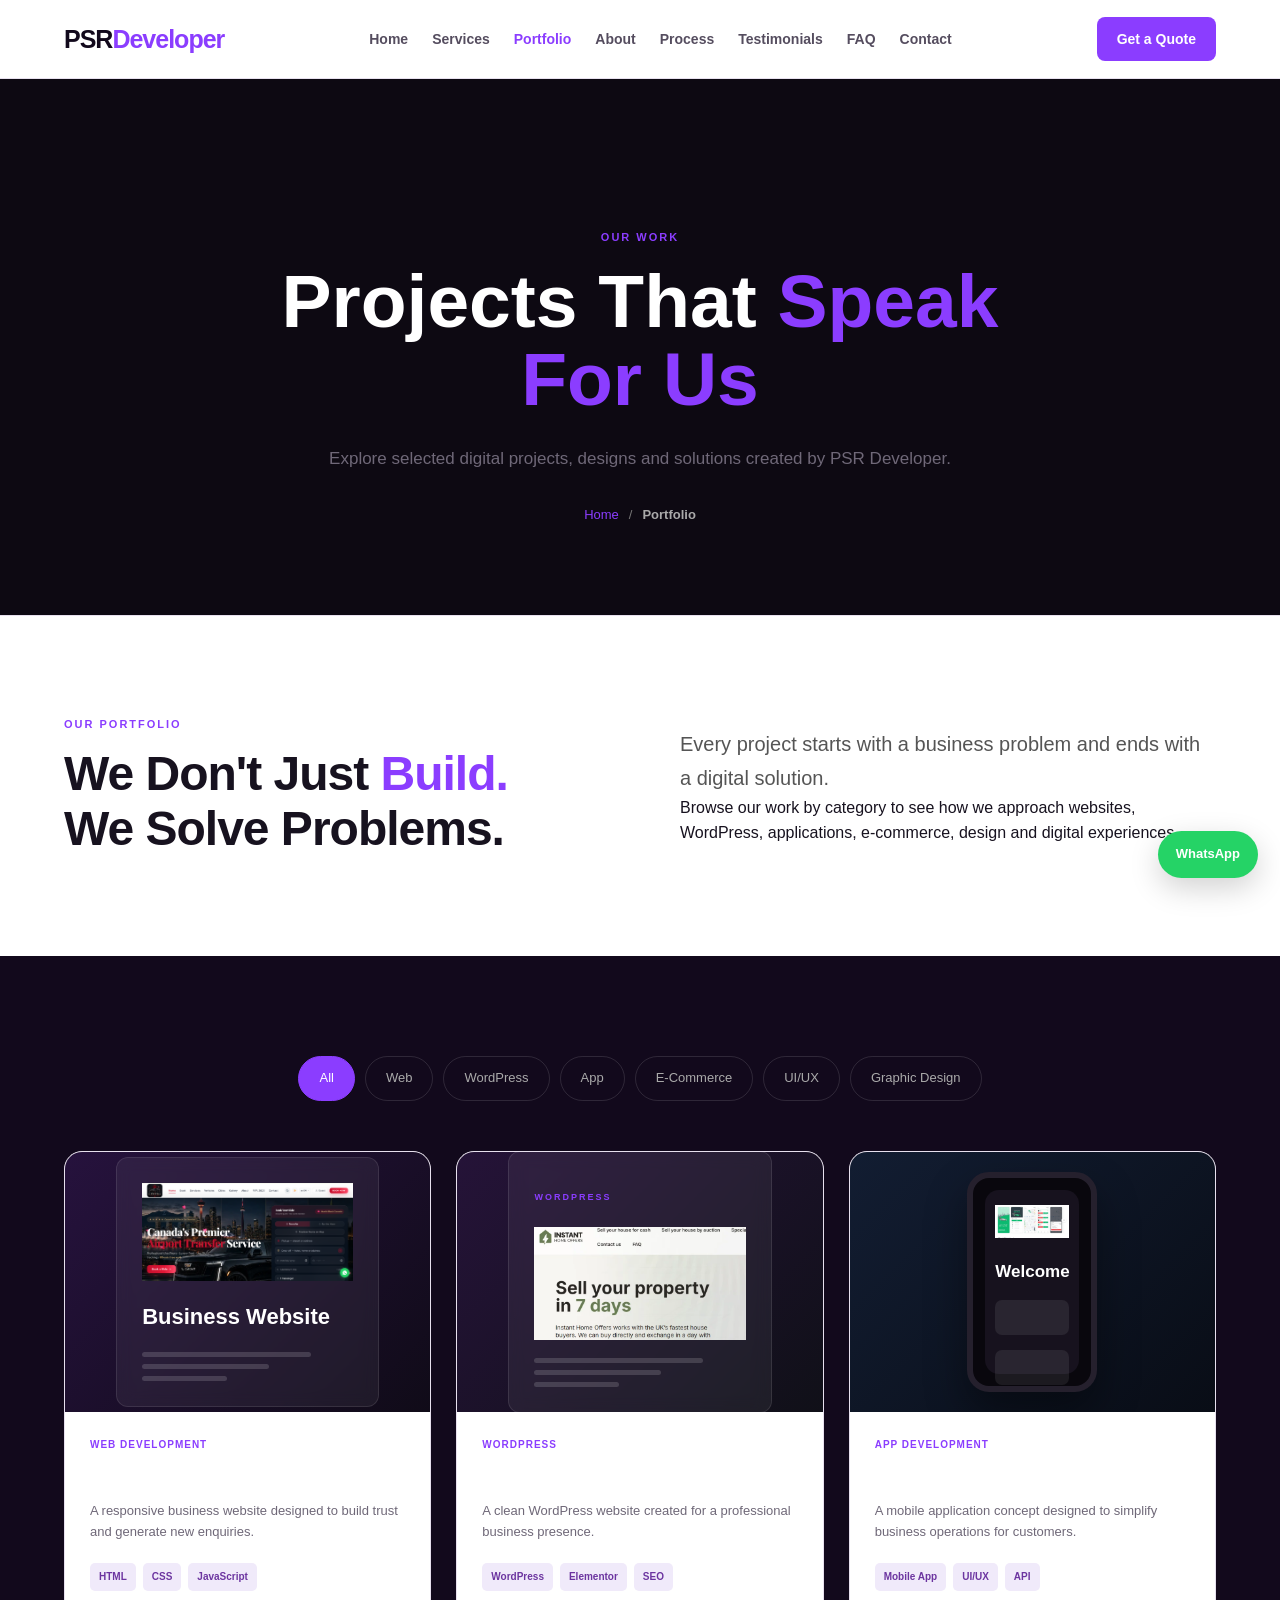
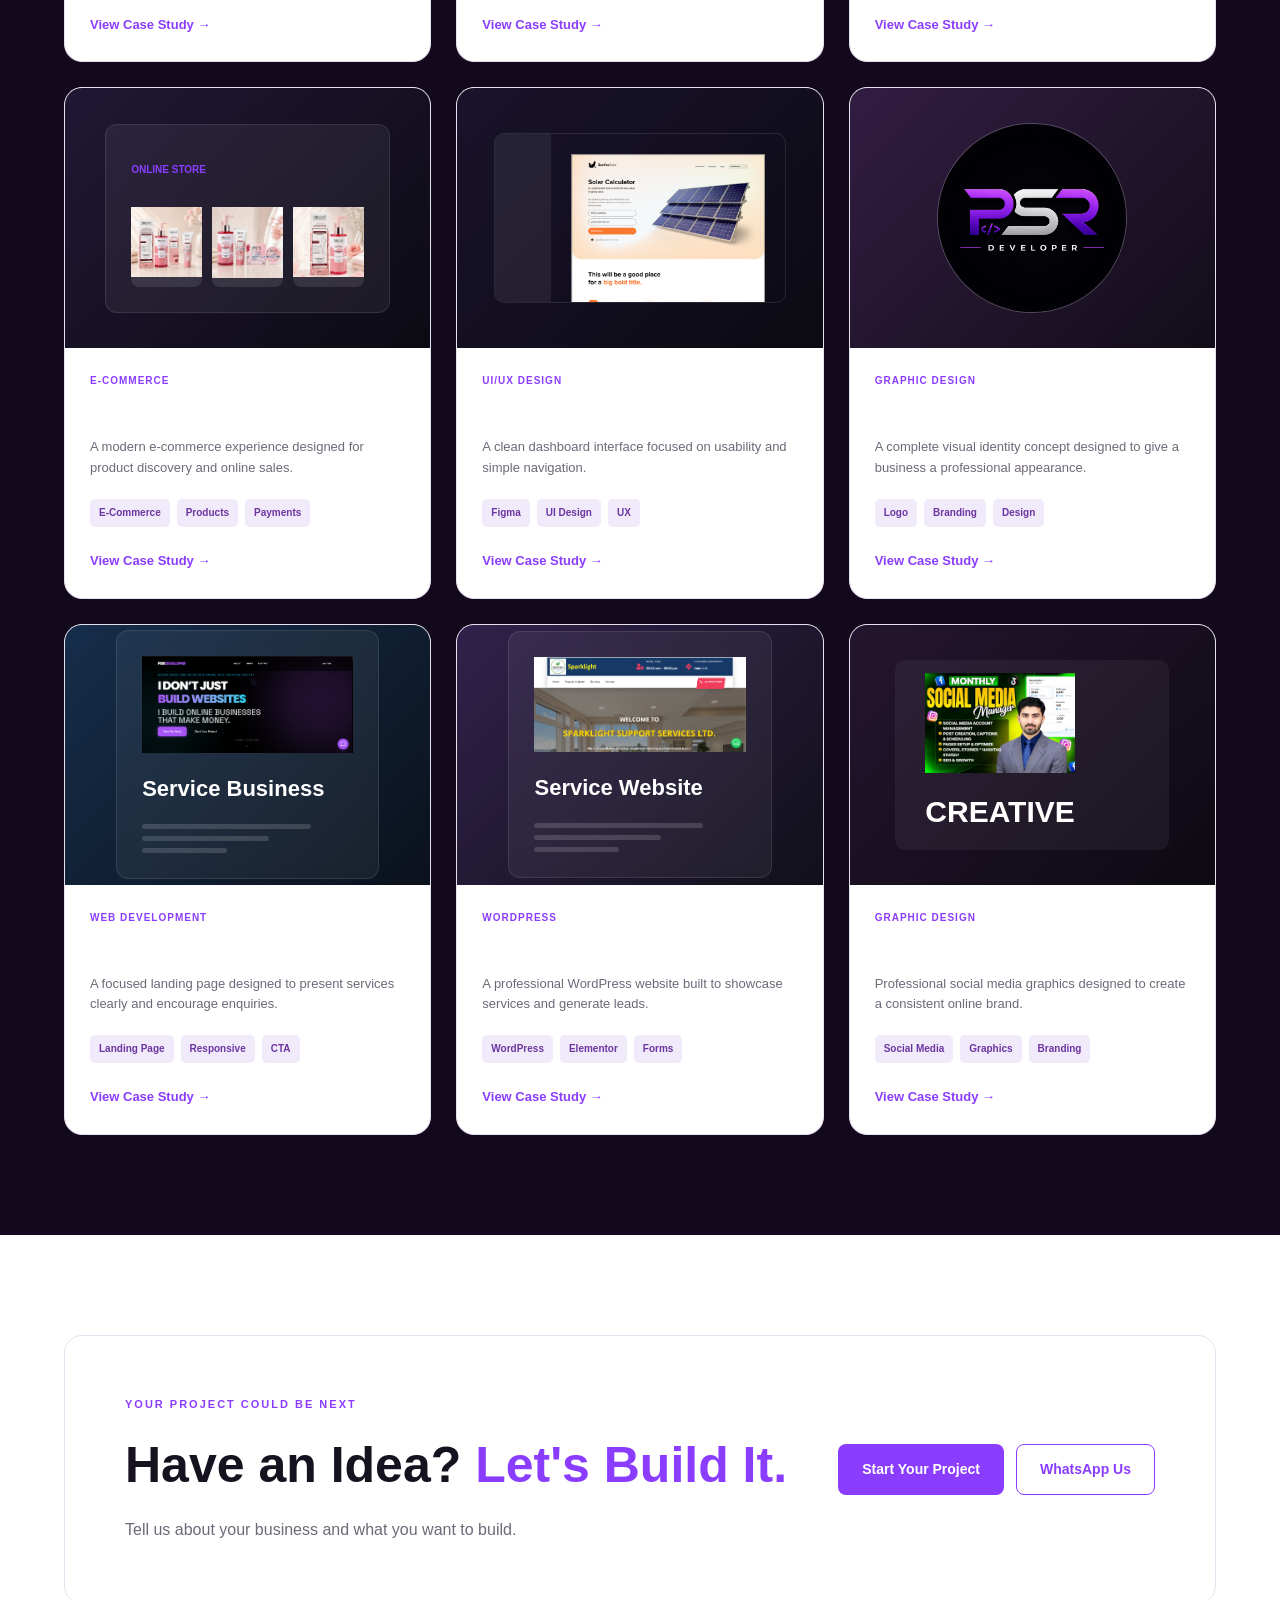
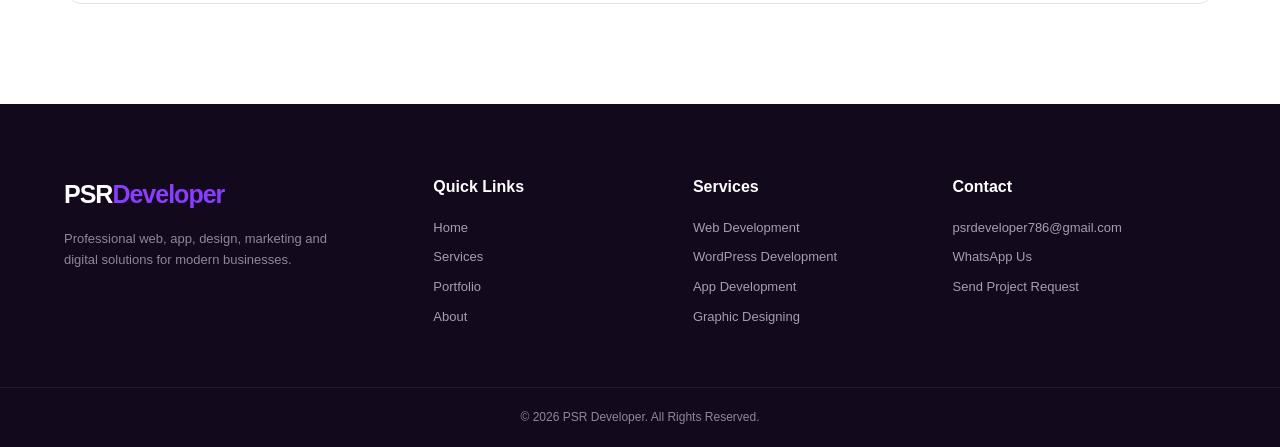
==== portfolio.html @ 07e4fe3c "Initial PSR Developer website" ====
<!DOCTYPE html>
<html lang="en">

<head>

    <meta charset="UTF-8">

    <meta name="viewport"
          content="width=device-width, initial-scale=1.0">

    <meta name="description"
          content="Explore PSR Developer portfolio including websites, WordPress projects, mobile apps, e-commerce, UI/UX and graphic design projects.">

    <meta name="keywords"
          content="PSR Developer portfolio, web development portfolio, WordPress portfolio, app development, graphic design, e-commerce">

    <title>Portfolio | PSR Developer</title>

    <link rel="stylesheet"
          href="css/style.css">

</head>


<body>


<!-- =====================================================
     HEADER
===================================================== -->

<header class="header">

    <div class="container nav-container">

        <a href="index.html"
           class="logo">

            PSR<span>Developer</span>

        </a>


        <nav class="nav"
             id="nav">

            <a href="index.html">
                Home
            </a>

            <a href="services.html">
                Services
            </a>

            <a href="portfolio.html"
               class="active">

                Portfolio

            </a>

            <a href="about.html">
                About
            </a>

            <a href="process.html">
                Process
            </a>

            <a href="testimonials.html">
                Testimonials
            </a>

            <a href="faq.html">
                FAQ
            </a>

            <a href="contact.html">
                Contact
            </a>

        </nav>


        <a href="contact.html"
           class="nav-button">

            Get a Quote

        </a>


        <button class="menu-button"
                id="menuButton">

            ☰

        </button>

    </div>

</header>



<!-- =====================================================
     PAGE HERO
===================================================== -->

<section class="page-hero">

    <div class="container">

        <div class="eyebrow">
            OUR WORK
        </div>


        <h1 style="color: white;">

            Projects That
            <span>Speak For Us</span>

        </h1>


        <p>

            Explore selected digital projects,
            designs and solutions created by
            PSR Developer.

        </p>


        <div class="breadcrumb">

            <a href="index.html">
                Home
            </a>

            <span>/</span>

            <strong>
                Portfolio
            </strong>

        </div>

    </div>

</section>



<!-- =====================================================
     PORTFOLIO INTRO
===================================================== -->

<section class="section">

    <div class="container">


        <div class="two-column">


            <div class="section-heading left">

                <div class="eyebrow">
                    OUR PORTFOLIO
                </div>


                <h2>

                    We Don't Just
                    <span>Build.</span>

                    <br>

                    We Solve Problems.

                </h2>

            </div>


            <div>

                <p class="large-text">

                    Every project starts with a business
                    problem and ends with a digital solution.

                </p>


                <p>

                    Browse our work by category to see
                    how we approach websites, WordPress,
                    applications, e-commerce, design and
                    digital experiences.

                </p>

            </div>

        </div>

    </div>

</section>



<!-- =====================================================
     PORTFOLIO
===================================================== -->

<section class="section section-dark">

    <div class="container">


        <!-- FILTER BUTTONS -->

        <div class="portfolio-filters">

            <button class="filter-btn active"
                    data-filter="all">

                All

            </button>


            <button class="filter-btn"
                    data-filter="web">

                Web

            </button>


            <button class="filter-btn"
                    data-filter="wordpress">

                WordPress

            </button>


            <button class="filter-btn"
                    data-filter="app">

                App

            </button>


            <button class="filter-btn"
                    data-filter="ecommerce">

                E-Commerce

            </button>


            <button class="filter-btn"
                    data-filter="uiux">

                UI/UX

            </button>


            <button class="filter-btn"
                    data-filter="graphic">

                Graphic Design

            </button>

        </div>



        <!-- PROJECT GRID -->

        <div class="portfolio-grid portfolio-page-grid">


            <!-- =================================================
                 PROJECT 01
            ================================================== -->

            <article class="portfolio-card project-card"
                     data-category="web">


                <div class="portfolio-image project-web">

                    <div class="project-preview">

                        <span class="preview-label">
                            <img src="assets/images/business.png" alt="">
                        </span>


                        <h3>
                            Business Website
                        </h3>


                        <div class="preview-lines">

                            <span></span>
                            <span></span>
                            <span></span>

                        </div>

                    </div>

                </div>


                <div class="portfolio-info">

                    <div class="portfolio-category">
                        WEB DEVELOPMENT
                    </div>


                    <h3>
                        Modern Business Website
                    </h3>


                    <p>

                        A responsive business website
                        designed to build trust and
                        generate new enquiries.

                    </p>


                    <div class="project-tags">

                        <span>HTML</span>
                        <span>CSS</span>
                        <span>JavaScript</span>

                    </div>


                    <a href="https://northblackcanada.com/"
                       class="case-study-link">

                        View Case Study →

                    </a>

                </div>

            </article>



            <!-- =================================================
                 PROJECT 02
            ================================================== -->

            <article class="portfolio-card project-card"
                     data-category="wordpress">


                <div class="portfolio-image project-wordpress">

                    <div class="project-preview">

                        <span class="preview-label">
                            WORDPRESS
                        </span>


                        <h3>
                            <img src="assets/images/wordbusiness.png" alt="">
                        </h3>


                        <div class="preview-lines">

                            <span></span>
                            <span></span>
                            <span></span>

                        </div>

                    </div>

                </div>


                <div class="portfolio-info">

                    <div class="portfolio-category">
                        WORDPRESS
                    </div>


                    <h3>
                        Professional Company Website
                    </h3>


                    <p>

                        A clean WordPress website
                        created for a professional
                        business presence.

                    </p>


                    <div class="project-tags">

                        <span>WordPress</span>
                        <span>Elementor</span>
                        <span>SEO</span>

                    </div>


                    <a href="https://instanthomeoffers.co.uk/"
                       class="case-study-link">

                        View Case Study →

                    </a>

                </div>

            </article>



            <!-- =================================================
                 PROJECT 03
            ================================================== -->

            <article class="portfolio-card project-card"
                     data-category="app">


                <div class="portfolio-image project-app">

                    <div class="phone-preview">

                        <div class="phone-screen">

                            <small>
                                <img src="assets/images/appdevelopment.png" alt="">
                            </small>


                            <strong>
                                Welcome
                            </strong>


                            <div class="app-box"></div>

                            <div class="app-box"></div>

                        </div>

                    </div>

                </div>


                <div class="portfolio-info">

                    <div class="portfolio-category">
                        APP DEVELOPMENT
                    </div>


                    <h3>
                        Business Mobile App
                    </h3>


                    <p>

                        A mobile application concept
                        designed to simplify business
                        operations for customers.

                    </p>


                    <div class="project-tags">

                        <span>Mobile App</span>
                        <span>UI/UX</span>
                        <span>API</span>

                    </div>


                    <a href="https://play.google.com/store/apps/details?id=com.kibrann.goride.nontaxidriverapp"
                       class="case-study-link">

                        View Case Study →

                    </a>

                </div>

            </article>



            <!-- =================================================
                 PROJECT 04
            ================================================== -->

            <article class="portfolio-card project-card"
                     data-category="ecommerce">


                <div class="portfolio-image project-ecommerce">

                    <div class="store-preview">

                        <span>
                            ONLINE STORE
                        </span>


                        <div class="product-row">

                            <div> <img src="assets/images/imgwp1.png" alt=""> </div>
                            <div> <img src="assets/images/imgwp2.png" alt=""> </div>
                            <div> <img src="assets/images/imgwp3.png" alt=""> </div>

                        </div>

                    </div>

                </div>


                <div class="portfolio-info">

                    <div class="portfolio-category">
                        E-COMMERCE
                    </div>


                    <h3>
                        Online Shopping Store
                    </h3>


                    <p>

                        A modern e-commerce experience
                        designed for product discovery
                        and online sales.

                    </p>


                    <div class="project-tags">

                        <span>E-Commerce</span>
                        <span>Products</span>
                        <span>Payments</span>

                    </div>


                    <a href="#"
                       class="case-study-link">

                        View Case Study →

                    </a>

                </div>

            </article>



            <!-- =================================================
                 PROJECT 05
            ================================================== -->

            <article class="portfolio-card project-card"
                     data-category="uiux">


                <div class="portfolio-image project-uiux">

                    <div class="ui-preview">

                        <div class="ui-sidebar"></div>


                        <div class="ui-main">

                            <img src="assets/images/figma.png" alt="">

                        </div>

                    </div>

                </div>


                <div class="portfolio-info">

                    <div class="portfolio-category">
                        UI/UX DESIGN
                    </div>


                    <h3>
                        Dashboard UI Design
                    </h3>


                    <p>

                        A clean dashboard interface
                        focused on usability and
                        simple navigation.

                    </p>


                    <div class="project-tags">

                        <span>Figma</span>
                        <span>UI Design</span>
                        <span>UX</span>

                    </div>


                    <a href="https://www.figma.com/design/lv2cSn31u2CkvpZlw7uoor/Sunfox-Solar?node-id=0-1&p=f"
                       class="case-study-link">

                        View Case Study →

                    </a>

                </div>

            </article>



            <!-- =================================================
                 PROJECT 06
            ================================================== -->

            <article class="portfolio-card project-card"
                     data-category="graphic">


                <div class="portfolio-image project-graphic">

                    <div class="graphic-preview">

                      <img src="assets/images/logo.png" alt="" style="border-radius: 100%;">

                    </div>

                </div>


                <div class="portfolio-info">

                    <div class="portfolio-category">
                        GRAPHIC DESIGN
                    </div>


                    <h3>
                        Brand Identity Design
                    </h3>


                    <p>

                        A complete visual identity concept
                        designed to give a business a
                        professional appearance.

                    </p>


                    <div class="project-tags">

                        <span>Logo</span>
                        <span>Branding</span>
                        <span>Design</span>

                    </div>


                    <a href="#"
                       class="case-study-link">

                        View Case Study →

                    </a>

                </div>

            </article>



            <!-- =================================================
                 PROJECT 07
            ================================================== -->

            <article class="portfolio-card project-card"
                     data-category="web">


                <div class="portfolio-image project-web-two">

                    <div class="project-preview">

                        <span class="preview-label">
                          <img src="assets/images/lndingpage.png" alt="">
                        </span>


                        <h3>
                            Service Business
                        </h3>


                        <div class="preview-lines">

                            <span></span>
                            <span></span>
                            <span></span>

                        </div>

                    </div>

                </div>


                <div class="portfolio-info">

                    <div class="portfolio-category">
                        WEB DEVELOPMENT
                    </div>


                    <h3>
                        High-Converting Landing Page
                    </h3>


                    <p>

                        A focused landing page designed
                        to present services clearly and
                        encourage enquiries.

                    </p>


                    <div class="project-tags">

                        <span>Landing Page</span>
                        <span>Responsive</span>
                        <span>CTA</span>

                    </div>


                    <a href="https://psr-developer.vercel.app/"
                       class="case-study-link">

                        View Case Study →

                    </a>

                </div>

            </article>



            <!-- =================================================
                 PROJECT 08
            ================================================== -->

            <article class="portfolio-card project-card"
                     data-category="wordpress">


                <div class="portfolio-image project-wordpress-two">

                    <div class="project-preview">

                        <span class="preview-label">
                           <img src="assets/images/cleanig.png" alt="">
                        </span>


                        <h3>
                            Service Website
                        </h3>


                        <div class="preview-lines">

                            <span></span>
                            <span></span>
                            <span></span>

                        </div>

                    </div>

                </div>


                <div class="portfolio-info">

                    <div class="portfolio-category">
                        WORDPRESS
                    </div>


                    <h3>
                        Service Provider Website
                    </h3>


                    <p>

                        A professional WordPress website
                        built to showcase services and
                        generate leads.

                    </p>


                    <div class="project-tags">

                        <span>WordPress</span>
                        <span>Elementor</span>
                        <span>Forms</span>

                    </div>


                    <a href="https://sparklightsupport.co.uk/"
                       class="case-study-link">

                        View Case Study →

                    </a>

                </div>

            </article>



            <!-- =================================================
                 PROJECT 09
            ================================================== -->

            <article class="portfolio-card project-card"
                     data-category="graphic">


                <div class="portfolio-image project-graphic-two">

                    <div class="social-preview">
                        

                        <span>
                           <img src="assets/images/file.png" alt="" style="height: 100px;text-align: center;"> 
                        </span>


                        <strong>
                           
                            CREATIVE
                        </strong>

                    </div>

                </div>


                <div class="portfolio-info">

                    <div class="portfolio-category">
                        GRAPHIC DESIGN
                    </div>


                    <h3>
                        Social Media Creative Set
                    </h3>


                    <p>

                        Professional social media
                        graphics designed to create
                        a consistent online brand.

                    </p>


                    <div class="project-tags">

                        <span>Social Media</span>
                        <span>Graphics</span>
                        <span>Branding</span>

                    </div>


                    <a href="https://www.facebook.com/PSRDeveloper"
                       class="case-study-link">

                        View Case Study →

                    </a>

                </div>

            </article>


        </div>


        <!-- NO RESULTS -->

        <div class="portfolio-no-results"
             id="noResults">

            No projects found in this category.

        </div>

    </div>

</section>



<!-- =====================================================
     PROJECT CTA
===================================================== -->

<section class="section">

    <div class="container">


        <div class="portfolio-cta">


            <div>

                <div class="eyebrow">
                    YOUR PROJECT COULD BE NEXT
                </div>


                <h2>

                    Have an Idea?
                    <span>Let's Build It.</span>

                </h2>


                <p>

                    Tell us about your business and
                    what you want to build.

                </p>

            </div>


            <div class="portfolio-cta-buttons">

                <a href="contact.html"
                   class="btn btn-primary">

                    Start Your Project

                </a>


                <a href="https://wa.me/923337044053"
                   target="_blank"
                   class="btn btn-outline">

                    WhatsApp Us

                </a>

            </div>

        </div>

    </div>

</section>



<!-- =====================================================
     FOOTER
===================================================== -->

<footer class="footer">

    <div class="container footer-grid">


        <div>

            <a href="index.html"
               class="logo">

                PSR<span>Developer</span>

            </a>


            <p>

                Professional web, app, design,
                marketing and digital solutions
                for modern businesses.

            </p>

        </div>



        <div>

            <h4>
                Quick Links
            </h4>

            <a href="index.html">
                Home
            </a>

            <a href="services.html">
                Services
            </a>

            <a href="portfolio.html">
                Portfolio
            </a>

            <a href="about.html">
                About
            </a>

        </div>



        <div>

            <h4>
                Services
            </h4>

            <a href="services.html">
                Web Development
            </a>

            <a href="services.html">
                WordPress Development
            </a>

            <a href="services.html">
                App Development
            </a>

            <a href="services.html">
                Graphic Designing
            </a>

        </div>



        <div>

            <h4>
                Contact
            </h4>

            <a href="mailto:psrdeveloper786@gmail.com">
                psrdeveloper786@gmail.com
            </a>

            <a href="https://wa.me/923337044053"
               target="_blank">

                WhatsApp Us

            </a>

            <a href="contact.html">
                Send Project Request
            </a>

        </div>

    </div>


    <div class="footer-bottom">

        <div class="container">

            <p>

                © <span id="year"></span>
                PSR Developer.
                All Rights Reserved.

            </p>

        </div>

    </div>

</footer>



<!-- =====================================================
     WHATSAPP
===================================================== -->

<a href="https://wa.me/923337044053"
   target="_blank"
   class="whatsapp-button">

    WhatsApp

</a>



<script src="js/main.js"></script>

</body>

</html>
---- css/style.css ----
/* =====================================================
   PSR DEVELOPER
   PROFESSIONAL AGENCY WEBSITE
===================================================== */


/* ================= RESET ================= */

* {
    margin: 0;
    padding: 0;
    box-sizing: border-box;
}

html {
    scroll-behavior: smooth;
}

body {
    font-family:
        Arial,
        Helvetica,
        sans-serif;

    background: #ffffff;
    color: #17121f;
    line-height: 1.6;
}

img {
    max-width: 100%;
    display: block;
}

a {
    text-decoration: none;
    color: inherit;
}

button,
input,
textarea,
select {
    font: inherit;
}


/* ================= VARIABLES ================= */

:root {

    --primary: #8b3dff;
    --primary-dark: #6d28d9;
    --primary-light: #a855f7;

    --dark: #12091c;
    --dark-2: #1b1027;

    --text: #17121f;
    --muted: #6f6878;

    --light: #f8f6fb;

    --border: #e7e0ee;

    --white: #ffffff;

    --shadow:
        0 20px 50px rgba(43, 20, 67, 0.10);

    --radius: 18px;
}


/* ================= CONTAINER ================= */

.container {
    width: min(1180px, 90%);
    margin: auto;
}


/* ================= HEADER ================= */

.header {
    position: sticky;
    top: 0;
    z-index: 999;

    background: rgba(255, 255, 255, 0.96);

    border-bottom:
        1px solid var(--border);

    backdrop-filter: blur(15px);
}

.nav-container {

    min-height: 78px;

    display: flex;

    align-items: center;

    justify-content: space-between;

    gap: 25px;
}


/* ================= LOGO ================= */

.logo {

    font-size: 25px;

    font-weight: 800;

    letter-spacing: -1px;

    color: var(--dark);
}

.logo span {
    color: var(--primary);
}


/* ================= NAV ================= */

.nav {

    display: flex;

    align-items: center;

    gap: 24px;
}

.nav a {

    color: #554d5f;

    font-size: 14px;

    font-weight: 600;

    transition: 0.3s;
}

.nav a:hover,
.nav a.active {
    color: var(--primary);
}


/* ================= NAV BUTTON ================= */

.nav-button {

    background: var(--primary);

    color: white;

    padding: 11px 20px;

    border-radius: 8px;

    font-size: 14px;

    font-weight: 700;

    transition: 0.3s;
}

.nav-button:hover {
    background: var(--primary-dark);

    transform: translateY(-2px);
}


/* ================= MOBILE MENU ================= */

.menu-button {

    display: none;

    border: none;

    background: transparent;

    font-size: 28px;

    cursor: pointer;

    color: var(--dark);
}


/* ================= HERO ================= */

.hero {

    padding:
        100px 0
        90px;

    overflow: hidden;

    background:
        radial-gradient(
            circle at 80% 20%,
            rgba(139, 61, 255, 0.12),
            transparent 35%
        );
}

.hero-grid {

    display: grid;

    grid-template-columns:
        1.05fr
        0.95fr;

    align-items: center;

    gap: 70px;
}


/* ================= HERO CONTENT ================= */

.hero-badge {

    display: inline-flex;

    align-items: center;

    gap: 8px;

    padding: 8px 13px;

    background: #f2eaff;

    color: var(--primary-dark);

    border-radius: 50px;

    font-size: 12px;

    font-weight: 700;

    margin-bottom: 20px;
}

.hero-badge span {

    width: 7px;

    height: 7px;

    background: #22c55e;

    border-radius: 50%;
}


.hero h1 {

    max-width: 700px;

    font-size:
        clamp(42px, 5vw, 68px);

    line-height: 1.08;

    letter-spacing: -2px;

    margin-bottom: 25px;
}

.hero h1 span {
    color: var(--primary);
}


.hero-content > p {

    max-width: 650px;

    color: var(--muted);

    font-size: 17px;

    margin-bottom: 30px;
}


/* ================= BUTTONS ================= */

.hero-buttons {

    display: flex;

    flex-wrap: wrap;

    gap: 14px;

    margin-bottom: 45px;
}

.btn {

    display: inline-flex;

    align-items: center;

    justify-content: center;

    padding: 13px 23px;

    border-radius: 8px;

    font-size: 14px;

    font-weight: 700;

    transition: 0.3s;

    border: 1px solid transparent;
}

.btn-primary {

    background: var(--primary);

    color: white;
}

.btn-primary:hover {

    background: var(--primary-dark);

    transform: translateY(-3px);

    box-shadow:
        0 12px 25px
        rgba(139, 61, 255, 0.25);
}

.btn-outline {

    border-color: var(--primary);

    color: var(--primary);

    background: transparent;
}

.btn-outline:hover {

    background: var(--primary);

    color: white;

    transform: translateY(-3px);
}

.btn-white {

    background: white;

    color: var(--primary);
}

.btn-white:hover {

    transform: translateY(-3px);

    box-shadow:
        0 12px 25px
        rgba(0, 0, 0, 0.15);
}


/* ================= HERO TRUST ================= */

.hero-trust {

    display: flex;

    gap: 40px;
}

.hero-trust div {

    display: flex;

    flex-direction: column;
}

.hero-trust strong {

    font-size: 25px;

    color: var(--dark);
}

.hero-trust span {

    color: var(--muted);

    font-size: 12px;
}


/* ================= HERO VISUAL ================= */

.hero-visual {

    position: relative;

    min-height: 500px;

    display: flex;

    justify-content: center;

    align-items: center;
}

.visual-card {

    width: 430px;

    min-height: 410px;

    background: var(--dark);

    border-radius: 20px;

    overflow: hidden;

    box-shadow:
        0 30px 70px
        rgba(50, 20, 75, 0.25);

    transform:
        rotate(2deg);
}


/* ================= VISUAL TOP ================= */

.visual-top {

    height: 55px;

    border-bottom:
        1px solid
        rgba(255,255,255,0.08);

    display: flex;

    align-items: center;

    justify-content: space-between;

    padding: 0 20px;
}

.dots {

    display: flex;

    gap: 6px;
}

.dots span {

    width: 9px;

    height: 9px;

    border-radius: 50%;

    background: #8b3dff;
}

.visual-title {

    color: #aaa;

    font-size: 12px;
}


/* ================= VISUAL CONTENT ================= */

.visual-content {

    padding: 55px 40px;
}

.mini-label {

    color: #a855f7;

    font-size: 11px;

    font-weight: 700;

    letter-spacing: 2px;

    margin-bottom: 20px;
}

.visual-content h3 {

    color: white;

    font-size: 38px;

    line-height: 1.1;

    margin-bottom: 35px;
}

.visual-lines {

    display: flex;

    flex-direction: column;

    gap: 15px;

    margin-bottom: 35px;
}

.visual-lines div {

    display: flex;

    gap: 10px;
}

.visual-lines span {

    height: 8px;

    border-radius: 10px;

    background: #352244;
}

.visual-lines span:first-child {
    width: 70%;
}

.visual-lines span:last-child {
    width: 25%;
}

.visual-button {

    display: inline-block;

    background: #8b3dff;

    color: white;

    padding: 11px 18px;

    border-radius: 7px;

    font-size: 12px;

    font-weight: 700;
}


/* ================= FLOATING CARDS ================= */

.floating-card {

    position: absolute;

    background: white;

    box-shadow: var(--shadow);

    border: 1px solid var(--border);

    padding: 14px 18px;

    border-radius: 12px;

    display: flex;

    flex-direction: column;
}

.floating-card strong {
    color: var(--primary);
}

.floating-card span {

    color: var(--muted);

    font-size: 11px;
}

.card-one {

    left: 0;

    bottom: 60px;
}

.card-two {

    right: 0;

    top: 70px;
}


/* ================= TRUST SECTION ================= */

.trust-section {

    padding: 28px 0;

    background: var(--dark);

    color: white;
}

.trust-section p {

    text-align: center;

    color: #a79dae;

    font-size: 10px;

    letter-spacing: 2px;

    margin-bottom: 18px;
}

.trust-items {

    display: flex;

    justify-content: center;

    flex-wrap: wrap;

    gap: 45px;
}

.trust-items span {

    color: #d7d0dc;

    font-size: 13px;

    font-weight: 700;
}


/* ================= SECTION ================= */

.section {

    padding: 100px 0;
}

.section-dark {

    background: var(--dark);

    color: white;
}


/* ================= SECTION HEADING ================= */

.section-heading {

    max-width: 700px;

    margin-bottom: 55px;
}

.section-heading.center {

    margin-left: auto;

    margin-right: auto;

    text-align: center;
}

.section-heading.left {
    margin-bottom: 0;
}

.eyebrow {

    color: var(--primary);

    font-size: 11px;

    font-weight: 800;

    letter-spacing: 2px;

    margin-bottom: 12px;
}

.section-heading h2 {

    font-size:
        clamp(32px, 4vw, 48px);

    line-height: 1.15;

    letter-spacing: -1px;
}

.section-heading h2 span {
    color: var(--primary);
}

.section-heading p {

    color: var(--muted);

    margin-top: 15px;
}


/* ================= TWO COLUMN ================= */

.two-column {

    display: grid;

    grid-template-columns:
        1fr
        1fr;

    gap: 80px;

    align-items: center;
}

.about-preview-text {

    color: var(--muted);

    font-size: 16px;
}

.about-preview-text p {

    margin-bottom: 17px;
}

.text-link {

    display: inline-block;

    margin-top: 10px;

    color: var(--primary);

    font-weight: 700;

    font-size: 14px;
}


/* ================= SERVICES ================= */

.service-grid {

    display: grid;

    grid-template-columns:
        repeat(3, 1fr);

    gap: 20px;
}

.service-card {

    position: relative;

    padding: 30px;

    border:
        1px solid
        rgba(255,255,255,0.08);

    border-radius: var(--radius);

    background: rgba(255,255,255,0.025);

    transition: 0.35s;
}

.service-card:hover {

    transform:
        translateY(-8px);

    border-color:
        rgba(168,85,247,0.5);

    background:
        rgba(139,61,255,0.06);
}

.service-number {

    position: absolute;

    right: 25px;

    top: 22px;

    color: #62566b;

    font-size: 12px;
}

.service-icon {

    width: 58px;

    height: 58px;

    display: flex;

    align-items: center;

    justify-content: center;

    background: #251335;

    color: #b06cff;

    border-radius: 12px;

    font-weight: 800;

    margin-bottom: 25px;
}

.service-card h3 {

    font-size: 20px;

    margin-bottom: 10px;
}

.service-card p {

    color: #aaa1b2;

    font-size: 14px;

    margin-bottom: 20px;
}

.service-card a {

    color: #b06cff;

    font-size: 13px;

    font-weight: 700;
}


/* ================= CENTER BUTTON ================= */

.center-button {

    display: flex;

    justify-content: center;

    margin-top: 45px;
}


/* ================= PORTFOLIO ================= */

.portfolio-grid {

    display: grid;

    grid-template-columns:
        repeat(3, 1fr);

    gap: 25px;
}

.portfolio-card {

    overflow: hidden;

    border:
        1px solid
        var(--border);

    border-radius: var(--radius);

    background: white;

    transition: 0.3s;
}

.portfolio-card:hover {

    transform:
        translateY(-7px);

    box-shadow:
        var(--shadow);
}

.portfolio-image {

    height: 30px;

    display: flex;

    align-items: center;

    justify-content: center;

    font-size: 20px;

    font-weight: 800;

    color: white;
}

.purple-bg {

    background:
        linear-gradient(
            135deg,
            #8b3dff,
            #3b0764
        );
}

.blue-bg {

    background:
        linear-gradient(
            135deg,
            #6366f1,
            #312e81
        );
}

.dark-bg {

    background:
        linear-gradient(
            135deg,
            #292030,
            #8b3dff
        );
}

.portfolio-info {

    padding: 25px;
}

.portfolio-category {

    color: var(--primary);

    font-size: 10px;

    font-weight: 800;

    letter-spacing: 1px;

    margin-bottom: 8px;
}

.portfolio-info h3 {

    font-size: 20px;

    margin-bottom: 8px;
}

.portfolio-info p {

    color: var(--muted);

    font-size: 13px;

    margin-bottom: 18px;
}

.portfolio-info a {

    color: var(--primary);

    font-weight: 700;

    font-size: 13px;
}


/* ================= PROCESS ================= */

.process-grid {

    display: grid;

    grid-template-columns:
        repeat(4, 1fr);

    gap: 20px;
}

.process-card {

    padding: 30px;

    border:
        1px solid
        rgba(255,255,255,0.08);

    border-radius: var(--radius);
}

.process-card > span {

    color: var(--primary);

    font-size: 30px;

    font-weight: 800;
}

.process-card h3 {

    margin:
        20px 0 10px;
}

.process-card p {

    color: #aaa1b2;

    font-size: 14px;
}


/* ================= CTA ================= */

.cta-section {

    padding: 80px 0;
}

.cta-box {

    background:
        linear-gradient(
            120deg,
            #7c2de0,
            #9b4cff
        );

    color: white;

    padding: 55px;

    border-radius: 22px;

    display: flex;

    align-items: center;

    justify-content: space-between;

    gap: 30px;
}

.cta-box .eyebrow {
    color: #e9d5ff;
}

.cta-box h2 {

    max-width: 650px;

    font-size:
        clamp(30px, 4vw, 45px);

    line-height: 1.15;
}

.cta-box h2 span {
    color: white;
}

.cta-box p {

    margin-top: 12px;

    color: #eee;

    max-width: 600px;
}


/* ================= FOOTER ================= */

.footer {

    background: var(--dark);

    color: white;

    padding-top: 70px;
}

.footer-grid {

    display: grid;

    grid-template-columns:
        1.5fr
        1fr
        1fr
        1.2fr;

    gap: 40px;

    padding-bottom: 50px;
}

.footer .logo {
    color: white;
}

.footer p {

    color: #918697;

    max-width: 300px;

    margin-top: 15px;

    font-size: 13px;
}

.footer h4 {

    margin-bottom: 18px;
}

.footer-grid > div:not(:first-child) a {

    display: block;

    color: #a79dae;

    font-size: 13px;

    margin-bottom: 9px;

    transition: 0.3s;
}

.footer-grid a:hover {
    color: #b06cff;
}

.footer-bottom {

    border-top:
        1px solid
        rgba(255,255,255,0.08);

    padding: 20px 0;
}

.footer-bottom p {

    margin: 0;

    max-width: none;

    text-align: center;

    font-size: 12px;
}


/* ================= WHATSAPP ================= */

.whatsapp-button {

    position: fixed;

    right: 22px;

    bottom: 22px;

    z-index: 900;

    background: #25D366;

    color: white;

    padding: 13px 18px;

    border-radius: 50px;

    font-size: 13px;

    font-weight: 700;

    box-shadow:
        0 10px 30px
        rgba(0,0,0,0.18);

    transition: 0.3s;
}

.whatsapp-button:hover {

    transform:
        translateY(-4px);

    background: #1ebe5b;
}


/* ================= SCROLL ANIMATION ================= */

.reveal {

    opacity: 0;

    transform:
        translateY(30px);

    transition:
        opacity .7s ease,
        transform .7s ease;
}

.reveal.show {

    opacity: 1;

    transform:
        translateY(0);
}


/* ================= RESPONSIVE ================= */

@media (max-width: 1050px) {

    .nav {
        gap: 14px;
    }

    .nav a {
        font-size: 12px;
    }

    .service-grid,
    .portfolio-grid {
        grid-template-columns:
            repeat(2, 1fr);
    }

    .process-grid {
        grid-template-columns:
            repeat(2, 1fr);
    }
}


@media (max-width: 850px) {

    .nav {
        position: absolute;

        top: 78px;

        left: 0;

        width: 100%;

        display: none;

        flex-direction: column;

        align-items: flex-start;

        padding: 25px 5%;

        background: white;

        border-bottom:
            1px solid
            var(--border);

        box-shadow:
            0 15px 30px
            rgba(0,0,0,.06);
    }

    .nav.active {
        display: flex;
    }

    .nav-button {
        display: none;
    }

    .menu-button {
        display: block;
    }

    .hero-grid {

        grid-template-columns: 1fr;

        text-align: center;
    }

    .hero-content > p {
        margin-left: auto;
        margin-right: auto;
    }

    .hero-buttons,
    .hero-trust {
        justify-content: center;
    }

    .hero-visual {
        min-height: 430px;
    }

    .two-column {
        grid-template-columns: 1fr;

        gap: 35px;
    }

    .cta-box {

        flex-direction: column;

        align-items: flex-start;
    }

    .footer-grid {
        grid-template-columns:
            repeat(2, 1fr);
    }
}


@media (max-width: 600px) {

    .container {
        width: 92%;
    }

    .hero {
        padding:
            70px 0;
    }

    .hero h1 {
        font-size: 43px;
    }

    .hero-trust {
        gap: 20px;
    }

    .visual-card {
        width: 100%;

        transform: none;
    }

    .floating-card {
        display: none;
    }

    .service-grid,
    .portfolio-grid,
    .process-grid {
        grid-template-columns: 1fr;
    }

    .section {
        padding: 75px 0;
    }

    .cta-box {
        padding: 35px 25px;
    }

    .footer-grid {
        grid-template-columns: 1fr;
    }

    .whatsapp-button {
        right: 15px;
        bottom: 15px;
    }
}
/* ================= VISUAL SERVICES ================= */

.visual-services {
    display: flex;
    flex-wrap: wrap;
    gap: 8px;
    margin-bottom: 30px;
}

.visual-services span {
    padding: 7px 10px;
    background: #251335;
    color: #c084fc;
    border-radius: 6px;
    font-size: 10px;
    font-weight: 700;
}


/* ================= WHY CHOOSE US ================= */

.why-grid {
    display: grid;
    grid-template-columns: repeat(4, 1fr);
    gap: 20px;
}

.why-card {
    padding: 30px;
    border: 1px solid var(--border);
    border-radius: var(--radius);
    background: white;
    transition: 0.3s;
}

.why-card:hover {
    transform: translateY(-7px);
    border-color: var(--primary);
    box-shadow: var(--shadow);
}

.why-icon {
    width: 55px;
    height: 55px;
    border-radius: 12px;
    display: flex;
    align-items: center;
    justify-content: center;
    background: #f0e7ff;
    color: var(--primary);
    font-weight: 800;
    margin-bottom: 20px;
}

.why-card h3 {
    font-size: 18px;
    margin-bottom: 10px;
}

.why-card p {
    color: var(--muted);
    font-size: 13px;
}


/* ================= TESTIMONIALS ================= */

.testimonial-grid {
    display: grid;
    grid-template-columns: repeat(3, 1fr);
    gap: 20px;
}

.testimonial-card {
    padding: 30px;
    border: 1px solid rgba(255,255,255,0.08);
    background: rgba(255,255,255,0.025);
    border-radius: var(--radius);
}

.stars {
    color: #fbbf24;
    letter-spacing: 3px;
    margin-bottom: 18px;
}

.testimonial-card > p {
    color: #b7aebe;
    font-size: 14px;
    margin-bottom: 25px;
}

.client {
    display: flex;
    flex-direction: column;
}

.client strong {
    color: white;
    font-size: 14px;
}

.client span {
    color: #8d8294;
    font-size: 12px;
}


/* ================= RESPONSIVE ADDITIONS ================= */

@media (max-width: 900px) {

    .why-grid {
        grid-template-columns: repeat(2, 1fr);
    }

    .testimonial-grid {
        grid-template-columns: repeat(2, 1fr);
    }

}


@media (max-width: 600px) {

    .why-grid,
    .testimonial-grid {
        grid-template-columns: 1fr;
    }

}
/* =====================================================
   SERVICES PAGE
===================================================== */

.page-hero {
    padding: 150px 0 90px;
    background: #0d0912;
    text-align: center;
    border-bottom: 1px solid var(--border);
}

.page-hero h1 {
    max-width: 850px;
    margin: 15px auto;
    font-size: clamp(42px, 6vw, 75px);
    line-height: 1.05;
}

.page-hero h1 span {
    color: var(--primary);
}

.page-hero p {
    max-width: 700px;
    margin: 25px auto;
    color: var(--muted);
    font-size: 17px;
    line-height: 1.8;
}

.breadcrumb {
    display: flex;
    justify-content: center;
    align-items: center;
    gap: 10px;
    margin-top: 30px;
    font-size: 13px;
}

.breadcrumb a {
    color: var(--primary);
}

.breadcrumb span {
    color: #777;
}

.breadcrumb strong {
    color: #aaa;
}


/* =====================================================
   LARGE SERVICE CARDS
===================================================== */

.service-large {
    min-height: 520px;
}

.service-list {
    list-style: none;
    margin: 25px 0;
    padding: 0;
}

.service-list li {
    position: relative;
    padding-left: 22px;
    margin-bottom: 11px;
    color: #aaa;
    font-size: 13px;
}

.service-list li::before {
    content: "✓";
    position: absolute;
    left: 0;
    color: var(--primary);
    font-weight: bold;
}

.service-large a {
    display: inline-block;
    margin-top: auto;
}


/* =====================================================
   LARGE TEXT
===================================================== */

.large-text {
    font-size: 20px;
    line-height: 1.7;
    color: #555;
}


/* =====================================================
   HELP GRID
===================================================== */

.help-grid {
    display: grid;
    grid-template-columns: repeat(4, 1fr);
    gap: 20px;
}

.help-card {
    padding: 35px 25px;
    border: 1px solid var(--border);
    border-radius: var(--radius);
    transition: .3s;
}

.help-card:hover {
    transform: translateY(-7px);
    border-color: var(--primary);
    box-shadow: var(--shadow);
}

.help-card > span {
    display: block;
    color: var(--primary);
    font-weight: 800;
    font-size: 14px;
    margin-bottom: 25px;
}

.help-card h3 {
    margin-bottom: 10px;
}

.help-card p {
    color: var(--muted);
    font-size: 14px;
    line-height: 1.7;
}


/* =====================================================
   RESPONSIVE
===================================================== */

@media (max-width: 1000px) {

    .help-grid {
        grid-template-columns: repeat(2, 1fr);
    }

}


@media (max-width: 700px) {

    .page-hero {
        padding: 120px 20px 70px;
    }

    .page-hero h1 {
        font-size: 45px;
    }

    .large-text {
        font-size: 17px;
    }

    .help-grid {
        grid-template-columns: 1fr;
    }

    .service-large {
        min-height: auto;
    }

}


@media (max-width: 500px) {

    .page-hero h1 {
        font-size: 38px;
    }

    .page-hero p {
        font-size: 14px;
    }

}
/* =====================================================
   PORTFOLIO PAGE
===================================================== */

.portfolio-filters {
    display: flex;
    justify-content: center;
    align-items: center;
    flex-wrap: wrap;
    gap: 10px;
    margin-bottom: 50px;
}

.filter-btn {
    border: 1px solid rgba(255,255,255,0.12);
    background: transparent;
    color: #aaa;
    padding: 11px 20px;
    border-radius: 30px;
    cursor: pointer;
    font-family: inherit;
    font-size: 13px;
    transition: .3s;
}

.filter-btn:hover,
.filter-btn.active {
    background: var(--primary);
    border-color: var(--primary);
    color: white;
}


.portfolio-page-grid {
    grid-template-columns: repeat(3, 1fr);
}


.project-card {
    transition:
        opacity .3s ease,
        transform .3s ease;
}


.project-card.hide {
    display: none;
}


/* =====================================================
   PROJECT VISUALS
===================================================== */

.portfolio-image {
    min-height: 260px;
    display: flex;
    align-items: center;
    justify-content: center;
    overflow: hidden;
    position: relative;
}


/* Web */

.project-web {
    background:
        linear-gradient(
            135deg,
            #26123d,
            #100b18
        );
}


.project-web-two {
    background:
        linear-gradient(
            135deg,
            #152e4a,
            #0b111c
        );
}


/* WordPress */

.project-wordpress {
    background:
        linear-gradient(
            135deg,
            #251338,
            #101018
        );
}


.project-wordpress-two {
    background:
        linear-gradient(
            135deg,
            #30214a,
            #11101a
        );
}


/* App */

.project-app {
    background:
        linear-gradient(
            135deg,
            #121d32,
            #090d16
        );
}


/* E-Commerce */

.project-ecommerce {
    background:
        linear-gradient(
            135deg,
            #211735,
            #0c0b13
        );
}


/* UI UX */

.project-uiux {
    background:
        linear-gradient(
            135deg,
            #19132c,
            #0c0a12
        );
}


/* Graphic */

.project-graphic {
    background:
        linear-gradient(
            135deg,
            #321d43,
            #120d18
        );
}


.project-graphic-two {
    background:
        linear-gradient(
            135deg,
            #24152f,
            #0d0a12
        );
}


/* =====================================================
   WEBSITE PREVIEW
===================================================== */

.project-preview {
    width: 72%;
    padding: 25px;
    background: rgba(255,255,255,0.06);
    border: 1px solid rgba(255,255,255,0.1);
    border-radius: 12px;
    backdrop-filter: blur(8px);
}


.preview-label {
    color: var(--primary);
    font-size: 9px;
    font-weight: 800;
    letter-spacing: 2px;
}


.project-preview h3 {
    color: white;
    margin: 18px 0;
    font-size: 22px;
}


.preview-lines {
    display: flex;
    flex-direction: column;
    gap: 7px;
}


.preview-lines span {
    height: 5px;
    background: rgba(255,255,255,.15);
    border-radius: 5px;
}


.preview-lines span:nth-child(1) {
    width: 80%;
}


.preview-lines span:nth-child(2) {
    width: 60%;
}


.preview-lines span:nth-child(3) {
    width: 40%;
}


/* =====================================================
   PHONE PREVIEW
===================================================== */

.phone-preview {
    width: 130px;
    height: 220px;
    border: 6px solid #25202d;
    border-radius: 22px;
    padding: 12px;
    background: #09070d;
    box-shadow: 0 20px 40px rgba(0,0,0,.4);
}


.phone-screen {
    height: 100%;
    padding: 15px 10px;
    border-radius: 14px;
    background: #17121e;
}


.phone-screen small {
    color: var(--primary);
    font-size: 7px;
}


.phone-screen strong {
    display: block;
    color: white;
    font-size: 17px;
    margin-top: 20px;
}


.app-box {
    height: 35px;
    margin-top: 15px;
    border-radius: 7px;
    background: rgba(255,255,255,.08);
}


/* =====================================================
   STORE PREVIEW
===================================================== */

.store-preview {
    width: 78%;
    padding: 25px;
    border-radius: 12px;
    background: rgba(255,255,255,.06);
    border: 1px solid rgba(255,255,255,.1);
}


.store-preview > span {
    color: var(--primary);
    font-size: 10px;
    font-weight: 800;
}


.product-row {
    display: grid;
    grid-template-columns: repeat(3,1fr);
    gap: 10px;
    margin-top: 25px;
}


.product-row div {
    height: 80px;
    border-radius: 8px;
    background: rgba(255,255,255,.1);
}


/* =====================================================
   UI PREVIEW
===================================================== */

.ui-preview {
    width: 80%;
    height: 170px;
    display: flex;
    overflow: hidden;
    border-radius: 10px;
    border: 1px solid rgba(255,255,255,.1);
}


.ui-sidebar {
    width: 25%;
    background: rgba(255,255,255,.07);
}


.ui-main {
    width: 100%;
    padding: 20px;
}


.ui-main span {
    display: block;
    height: 22px;
    margin-bottom: 12px;
    border-radius: 5px;
    background: rgba(255,255,255,.08);
}


.ui-main span:nth-child(1) {
    width: 80%;
}


.ui-main span:nth-child(2) {
    width: 60%;
}


.ui-main span:nth-child(3) {
    width: 90%;
}


/* =====================================================
   GRAPHIC PREVIEW
===================================================== */

.graphic-preview {
    width: 190px;
    height: 190px;
    border-radius: 50%;
    display: flex;
    flex-direction: column;
    justify-content: center;
    align-items: center;
    border: 1px solid rgba(255,255,255,.2);
    background: rgba(255,255,255,.04);
}


.graphic-preview strong {
    color: white;
    font-size: 28px;
    letter-spacing: 4px;
}


.graphic-preview span {
    color: var(--primary);
    font-size: 10px;
    letter-spacing: 5px;
    margin-top: 8px;
}


/* =====================================================
   SOCIAL PREVIEW
===================================================== */

.social-preview {
    width: 75%;
    height: 190px;
    padding: 30px;
    display: flex;
    flex-direction: column;
    justify-content: center;
    border-radius: 10px;
    background: rgba(255,255,255,.05);
}


.social-preview span {
    color: var(--primary);
    font-size: 9px;
    letter-spacing: 3px;
}


.social-preview strong {
    color: white;
    font-size: 30px;
    margin-top: 15px;
}


/* =====================================================
   PROJECT TAGS
===================================================== */

.project-tags {
    display: flex;
    flex-wrap: wrap;
    gap: 7px;
    margin: 20px 0;
}


.project-tags span {
    padding: 6px 9px;
    border-radius: 5px;
    background: #f0eafa;
    color: #6c35a0;
    font-size: 10px;
    font-weight: 700;
}


.case-study-link {
    display: inline-block;
    color: var(--primary);
    font-weight: 700;
    font-size: 13px;
}


.portfolio-no-results {
    display: none;
    text-align: center;
    color: #888;
    padding: 50px;
}


.portfolio-no-results.show {
    display: block;
}


/* =====================================================
   PORTFOLIO CTA
===================================================== */

.portfolio-cta {
    display: flex;
    justify-content: space-between;
    align-items: center;
    gap: 40px;
    padding: 60px;
    border: 1px solid var(--border);
    border-radius: var(--radius);
}


.portfolio-cta h2 {
    font-size: clamp(30px, 4vw, 50px);
    margin: 12px 0;
}


.portfolio-cta h2 span {
    color: var(--primary);
}


.portfolio-cta p {
    color: var(--muted);
}


.portfolio-cta-buttons {
    display: flex;
    gap: 12px;
    flex-shrink: 0;
}


/* =====================================================
   PORTFOLIO RESPONSIVE
===================================================== */

@media (max-width: 1000px) {

    .portfolio-page-grid {
        grid-template-columns: repeat(2, 1fr);
    }

    .portfolio-cta {
        flex-direction: column;
        align-items: flex-start;
    }

}


@media (max-width: 650px) {

    .portfolio-page-grid {
        grid-template-columns: 1fr;
    }

    .portfolio-filters {
        justify-content: flex-start;
    }

    .filter-btn {
        padding: 9px 14px;
        font-size: 12px;
    }

    .portfolio-cta {
        padding: 35px 25px;
    }

    .portfolio-cta-buttons {
        flex-direction: column;
        width: 100%;
    }

    .portfolio-cta-buttons .btn {
        width: 100%;
        text-align: center;
    }

}
/* =====================================================
   ABOUT PAGE
===================================================== */

.about-intro {
    display: grid;
    grid-template-columns: 1fr 1fr;
    gap: 80px;
    align-items: center;
}


.about-visual {
    min-height: 500px;
    position: relative;
    display: flex;
    justify-content: center;
    align-items: center;
}


.about-logo-card {
    width: 320px;
    height: 320px;
    border-radius: 30px;
    border: 1px solid var(--border);
    background:
        radial-gradient(
            circle at center,
            rgba(126, 62, 184, .25),
            transparent 65%
        ),
        #100b16;

    display: flex;
    flex-direction: column;
    align-items: center;
    justify-content: center;

    box-shadow: 0 30px 80px rgba(0,0,0,.25);
}


.about-logo {
    font-size: 90px;
    font-weight: 900;
    line-height: 1;
    color: var(--primary);
}


.about-logo-card span {
    margin-top: 10px;
    letter-spacing: 8px;
    font-size: 12px;
    color: #aaa;
}


.floating-card {
    position: absolute;
    right: 0;
    bottom: 45px;
    padding: 20px 25px;
    background: white;
    color: #17121d;
    border-radius: 14px;
    box-shadow: 0 20px 50px rgba(0,0,0,.15);
}


.floating-card strong {
    display: block;
    font-size: 18px;
}


.floating-card span {
    color: #777;
    font-size: 12px;
}


.about-content h2 {
    font-size: clamp(35px, 4vw, 55px);
    line-height: 1.1;
    margin: 15px 0 25px;
}


.about-content h2 span {
    color: var(--primary);
}


.about-content p {
    color: var(--muted);
    line-height: 1.8;
    margin-bottom: 18px;
}


/* =====================================================
   FOUNDER
===================================================== */

.founder-card {
    display: grid;
    grid-template-columns: 330px 1fr;
    gap: 60px;
    align-items: center;
    padding: 50px;
    border: 1px solid var(--border);
    border-radius: var(--radius);
}


.founder-placeholder {
    height: 390px;
    border-radius: 20px;
    background:
        radial-gradient(
            circle at center,
            rgba(126, 62, 184, .3),
            transparent 65%
        ),
        #110c18;

    display: flex;
    justify-content: center;
    align-items: center;
}


.founder-placeholder div {
    width: 160px;
    height: 160px;
    border-radius: 50%;
    border: 2px solid var(--primary);

    display: flex;
    justify-content: center;
    align-items: center;

    color: var(--primary);
    font-size: 55px;
    font-weight: 900;
}


.founder-label {
    color: var(--primary);
    font-size: 11px;
    letter-spacing: 2px;
    font-weight: 800;
}


.founder-content h2 {
    font-size: 45px;
    margin: 12px 0 25px;
}


.founder-content > p {
    color: #999;
    line-height: 1.8;
    margin-bottom: 15px;
}


.founder-quote {
    color: white !important;
    font-size: 20px;
    border-left: 3px solid var(--primary);
    padding-left: 20px;
}


.founder-skills {
    display: flex;
    flex-wrap: wrap;
    gap: 8px;
    margin-top: 25px;
}


.founder-skills span {
    padding: 8px 12px;
    border-radius: 5px;
    background: rgba(255,255,255,.06);
    color: #bbb;
    font-size: 11px;
}


/* =====================================================
   MISSION
===================================================== */

.mission-grid {
    display: grid;
    grid-template-columns: repeat(3,1fr);
    gap: 20px;
}


.mission-card {
    padding: 40px 30px;
    border: 1px solid var(--border);
    border-radius: var(--radius);
    transition: .3s;
}


.mission-card:hover {
    transform: translateY(-7px);
    border-color: var(--primary);
}


.mission-icon {
    width: 55px;
    height: 55px;
    display: flex;
    justify-content: center;
    align-items: center;
    border-radius: 12px;
    background: var(--primary);
    color: white;
    font-size: 20px;
    font-weight: 900;
    margin-bottom: 25px;
}


.mission-card h3 {
    font-size: 22px;
    margin-bottom: 12px;
}


.mission-card p {
    color: var(--muted);
    line-height: 1.7;
}


/* =====================================================
   WHY PSR
===================================================== */

.why-list {
    display: flex;
    flex-direction: column;
    gap: 25px;
}


.why-item {
    display: grid;
    grid-template-columns: 55px 1fr;
    gap: 20px;
    padding-bottom: 25px;
    border-bottom: 1px solid var(--border);
}


.why-number {
    color: var(--primary);
    font-weight: 900;
    font-size: 14px;
}


.why-item h3 {
    margin-bottom: 8px;
}


.why-item p {
    color: #999;
    line-height: 1.7;
    font-size: 14px;
}


/* =====================================================
   TECHNOLOGY
===================================================== */

.tech-grid {
    display: grid;
    grid-template-columns: repeat(4,1fr);
    gap: 15px;
}


.tech-item {
    min-height: 75px;
    display: flex;
    align-items: center;
    justify-content: center;

    border: 1px solid var(--border);
    border-radius: 10px;

    font-weight: 700;
    font-size: 14px;

    transition: .3s;
}


.tech-item:hover {
    border-color: var(--primary);
    transform: translateY(-4px);
    color: var(--primary);
}


/* =====================================================
   STATS
===================================================== */

.stats-section {
    padding: 80px 0;
    background: #0d0912;
    border-top: 1px solid var(--border);
    border-bottom: 1px solid var(--border);
}


.stats-grid {
    display: grid;
    grid-template-columns: repeat(4,1fr);
}


.stat-item {
    text-align: center;
    padding: 20px;
    border-right: 1px solid var(--border);
}


.stat-item:last-child {
    border-right: none;
}


.stat-item strong {
    display: block;
    color: var(--primary);
    font-size: 45px;
    line-height: 1;
    margin-bottom: 10px;
}


.stat-item span {
    color: #999;
    font-size: 13px;
}


/* =====================================================
   RESPONSIVE
===================================================== */

@media (max-width: 900px) {

    .about-intro {
        grid-template-columns: 1fr;
        gap: 40px;
    }

    .founder-card {
        grid-template-columns: 1fr;
    }

    .mission-grid {
        grid-template-columns: 1fr;
    }

    .tech-grid {
        grid-template-columns: repeat(2,1fr);
    }

}


@media (max-width: 600px) {

    .about-logo-card {
        width: 260px;
        height: 260px;
    }

    .about-logo {
        font-size: 70px;
    }

    .floating-card {
        right: 5px;
        bottom: 15px;
    }

    .founder-card {
        padding: 25px;
    }

    .founder-placeholder {
        height: 300px;
    }

    .founder-content h2 {
        font-size: 35px;
    }

    .founder-quote {
        font-size: 17px;
    }

    .tech-grid {
        grid-template-columns: 1fr;
    }

    .stats-grid {
        grid-template-columns: repeat(2,1fr);
    }

    .stat-item {
        border-right: none;
        border-bottom: 1px solid var(--border);
    }

    .stat-item strong {
        font-size: 35px;
    }

}
/* =====================================================
   PROCESS PAGE
===================================================== */

.process-intro {
    display: grid;
    grid-template-columns: 1fr 1fr;
    gap: 80px;
    align-items: center;
}

.process-intro h2 {
    font-size: clamp(35px, 4vw, 55px);
    line-height: 1.1;
    margin-top: 15px;
}

.process-intro h2 span {
    color: var(--primary);
}

.process-intro p {
    color: var(--muted);
    line-height: 1.8;
    margin-bottom: 15px;
}


/* =====================================================
   PROCESS TIMELINE
===================================================== */

.process-timeline {
    max-width: 900px;
    margin: 60px auto 0;
    position: relative;
}


/* Vertical line */

.process-timeline::before {
    content: "";
    position: absolute;
    left: 49px;
    top: 20px;
    bottom: 20px;
    width: 1px;
    background: rgba(255,255,255,.12);
}


.process-step {
    position: relative;
    display: grid;
    grid-template-columns: 100px 1fr;
    gap: 35px;
    padding-bottom: 55px;
}


.process-step:last-child {
    padding-bottom: 0;
}


.process-number {
    width: 70px;
    height: 70px;
    border-radius: 50%;

    display: flex;
    justify-content: center;
    align-items: center;

    background: #120c19;
    border: 1px solid var(--primary);

    color: var(--primary);
    font-weight: 900;
    font-size: 15px;

    position: relative;
    z-index: 2;
}


.process-content {
    display: grid;
    grid-template-columns: 65px 1fr;
    gap: 25px;

    padding: 35px;

    border: 1px solid var(--border);
    border-radius: var(--radius);

    background: rgba(255,255,255,.015);

    transition: .3s;
}


.process-content:hover {
    border-color: rgba(126,62,184,.6);
    transform: translateX(5px);
}


.process-icon {
    width: 55px;
    height: 55px;

    display: flex;
    justify-content: center;
    align-items: center;

    border-radius: 12px;

    background: rgba(126,62,184,.12);

    font-size: 22px;
}


.process-label {
    color: var(--primary);
    font-size: 10px;
    font-weight: 800;
    letter-spacing: 2px;
    margin-bottom: 8px;
}


.process-content h3 {
    font-size: 24px;
    margin-bottom: 12px;
}


.process-content p {
    color: #999;
    line-height: 1.7;
    margin-bottom: 18px;
}


.process-content ul {
    display: flex;
    flex-wrap: wrap;
    gap: 8px;

    padding: 0;
    margin: 0;

    list-style: none;
}


.process-content li {
    padding: 7px 10px;

    border-radius: 5px;

    background: rgba(255,255,255,.06);

    color: #aaa;

    font-size: 11px;
}


.process-content li::before {
    content: "✓ ";
    color: var(--primary);
}


.last-step {
    padding-bottom: 0;
}


/* =====================================================
   EXPECT CARDS
===================================================== */

.expect-grid {
    display: grid;
    grid-template-columns: repeat(4, 1fr);
    gap: 18px;
}


.expect-card {
    padding: 35px 25px;

    border: 1px solid var(--border);
    border-radius: var(--radius);

    transition: .3s;
}


.expect-card:hover {
    transform: translateY(-6px);
    border-color: var(--primary);
}


.expect-icon {
    width: 45px;
    height: 45px;

    display: flex;
    align-items: center;
    justify-content: center;

    border-radius: 50%;

    background: var(--primary);
    color: white;

    font-weight: 900;

    margin-bottom: 20px;
}


.expect-card h3 {
    font-size: 18px;
    margin-bottom: 10px;
}


.expect-card p {
    color: var(--muted);
    line-height: 1.7;
    font-size: 13px;
}


/* =====================================================
   BUILD LIST
===================================================== */

.build-list {
    display: grid;
    grid-template-columns: 1fr 1fr;
    gap: 12px;
}


.build-item {
    display: flex;
    align-items: center;
    gap: 15px;

    padding: 18px;

    border: 1px solid var(--border);
    border-radius: 9px;

    transition: .3s;
}


.build-item:hover {
    border-color: var(--primary);
    transform: translateX(4px);
}


.build-item span {
    color: var(--primary);
    font-size: 11px;
    font-weight: 800;
}


.build-item strong {
    font-size: 13px;
}


/* =====================================================
   CTA BUTTON
===================================================== */

.btn-outline-white {
    border: 1px solid rgba(255,255,255,.35);
    color: white;
    background: transparent;
}

.btn-outline-white:hover {
    background: white;
    color: #17121d;
}


/* =====================================================
   RESPONSIVE
===================================================== */

@media (max-width: 900px) {

    .process-intro {
        grid-template-columns: 1fr;
        gap: 30px;
    }

    .expect-grid {
        grid-template-columns: repeat(2, 1fr);
    }

}


@media (max-width: 650px) {

    .process-timeline::before {
        left: 29px;
    }


    .process-step {
        grid-template-columns: 60px 1fr;
        gap: 15px;
    }


    .process-number {
        width: 58px;
        height: 58px;
        font-size: 12px;
    }


    .process-content {
        grid-template-columns: 1fr;
        padding: 25px 20px;
    }


    .process-icon {
        display: none;
    }


    .process-content h3 {
        font-size: 20px;
    }


    .expect-grid {
        grid-template-columns: 1fr;
    }


    .build-list {
        grid-template-columns: 1fr;
    }


    .cta-buttons {
        width: 100%;
        flex-direction: column;
    }


    .cta-buttons .btn {
        width: 100%;
        text-align: center;
    }

}
/* =====================================================
   PROCESS TIMELINE - RESPONSIVE FIX
===================================================== */

.process-timeline {
    width: 100%;
    max-width: 950px;
    margin: 60px auto 0;
    position: relative;
}


/* Vertical timeline line */

.process-timeline::before {
    content: "";
    position: absolute;

    left: 40px;
    top: 20px;
    bottom: 20px;

    width: 2px;

    background: rgba(255,255,255,0.12);

    z-index: 0;
}


/* =====================================================
   EACH STEP
===================================================== */

.process-step {
    position: relative;

    display: grid;

    grid-template-columns: 80px minmax(0, 1fr);

    gap: 25px;

    width: 100%;

    padding-bottom: 45px;

    box-sizing: border-box;
}


/* Number */

.process-number {
    width: 70px;
    height: 70px;

    border-radius: 50%;

    display: flex;
    align-items: center;
    justify-content: center;

    background: #120c19;

    border: 1px solid var(--primary);

    color: var(--primary);

    font-size: 14px;
    font-weight: 900;

    position: relative;

    z-index: 5;

    box-sizing: border-box;
}


/* Remove individual line */

.process-line {
    display: none;
}


/* =====================================================
   CONTENT CARD
===================================================== */

.process-content {
    width: 100%;
    min-width: 0;

    display: grid;

    grid-template-columns: 60px minmax(0, 1fr);

    gap: 20px;

    padding: 32px;

    border: 1px solid var(--border);

    border-radius: var(--radius);

    box-sizing: border-box;

    overflow: hidden;

    transition: .3s ease;
}


.process-content:hover {
    border-color: var(--primary);

    transform: translateX(4px);
}


/* Icon */

.process-icon {
    width: 55px;
    height: 55px;

    display: flex;

    align-items: center;
    justify-content: center;

    border-radius: 12px;

    background: rgba(126,62,184,.12);

    font-size: 22px;

    flex-shrink: 0;
}


/* Text */

.process-content > div:last-child {
    min-width: 0;
}


.process-label {
    color: var(--primary);

    font-size: 10px;

    font-weight: 800;

    letter-spacing: 2px;

    margin-bottom: 8px;
}


.process-content h3 {
    font-size: 24px;

    line-height: 1.3;

    margin-bottom: 12px;

    overflow-wrap: anywhere;
}


.process-content p {
    color: #999;

    font-size: 14px;

    line-height: 1.7;

    margin-bottom: 18px;

    overflow-wrap: anywhere;
}


.process-content ul {
    display: flex;

    flex-wrap: wrap;

    gap: 8px;

    padding: 0;

    margin: 0;

    list-style: none;

    max-width: 100%;
}


.process-content li {
    padding: 7px 10px;

    border-radius: 5px;

    background: rgba(255,255,255,.06);

    color: #aaa;

    font-size: 11px;

    max-width: 100%;

    box-sizing: border-box;

    overflow-wrap: anywhere;
}


.process-content li::before {
    content: "✓ ";

    color: var(--primary);
}


/* =====================================================
   TABLET
===================================================== */

@media (max-width: 900px) {

    .process-timeline {
        margin-top: 45px;
    }


    .process-timeline::before {
        left: 34px;
    }


    .process-step {
        grid-template-columns: 68px minmax(0, 1fr);

        gap: 18px;

        padding-bottom: 35px;
    }


    .process-number {
        width: 60px;
        height: 60px;

        font-size: 12px;
    }


    .process-content {
        padding: 25px;

        grid-template-columns: 55px minmax(0, 1fr);

        gap: 17px;
    }


    .process-content h3 {
        font-size: 21px;
    }

}


/* =====================================================
   MOBILE
===================================================== */

@media (max-width: 600px) {

    .process-timeline {
        width: 100%;

        margin-top: 35px;
    }


    /* Timeline line */

    .process-timeline::before {
        left: 24px;

        top: 10px;

        bottom: 10px;

        width: 2px;
    }


    /* Step */

    .process-step {
        display: grid;

        grid-template-columns: 50px minmax(0, 1fr);

        gap: 12px;

        width: 100%;

        padding-bottom: 28px;

        box-sizing: border-box;
    }


    /* Number */

    .process-number {
        width: 48px;
        height: 48px;

        font-size: 10px;

        z-index: 10;
    }


    /* Card */

    .process-content {
        display: block;

        width: 100%;

        min-width: 0;

        padding: 20px 16px;

        border-radius: 12px;

        box-sizing: border-box;
    }


    /* Hide emoji/icon on mobile */

    .process-icon {
        display: none;
    }


    /* Text */

    .process-label {
        font-size: 9px;

        letter-spacing: 1.5px;

        margin-bottom: 7px;
    }


    .process-content h3 {
        font-size: 18px;

        line-height: 1.35;

        margin-bottom: 10px;

        word-break: normal;

        overflow-wrap: anywhere;
    }


    .process-content p {
        font-size: 13px;

        line-height: 1.65;

        margin-bottom: 14px;

        word-break: normal;

        overflow-wrap: anywhere;
    }


    /* Tags */

    .process-content ul {
        display: flex;

        flex-direction: column;

        align-items: flex-start;

        gap: 6px;

        width: 100%;
    }


    .process-content li {
        font-size: 10px;

        padding: 6px 9px;

        width: auto;

        max-width: 100%;

        white-space: normal;

        overflow-wrap: anywhere;
    }


    /* Last step */

    .process-step.last-step {
        padding-bottom: 0;
    }

}


/* =====================================================
   VERY SMALL MOBILE
===================================================== */

@media (max-width: 380px) {

    .process-timeline::before {
        left: 21px;
    }


    .process-step {
        grid-template-columns: 44px minmax(0, 1fr);

        gap: 10px;
    }


    .process-number {
        width: 42px;
        height: 42px;

        font-size: 9px;
    }


    .process-content {
        padding: 17px 13px;
    }


    .process-content h3 {
        font-size: 16px;
    }


    .process-content p {
        font-size: 12px;
    }


    .process-content li {
        font-size: 9px;
    }

}
/* =====================================================
   TESTIMONIALS PAGE
===================================================== */

.testimonial-highlight {
    max-width: 850px;
    margin: 50px auto 0;
    padding: 45px;
    text-align: center;

    border: 1px solid var(--border);
    border-radius: var(--radius);

    background:
        radial-gradient(
            circle at center,
            rgba(126,62,184,.10),
            transparent 65%
        );
}


.quote-mark {
    color: var(--primary);
    font-size: 70px;
    font-weight: 900;
    line-height: .7;
    margin-bottom: 25px;
}


.testimonial-highlight p {
    color: var(--text);
    font-size: 20px;
    line-height: 1.8;
    margin-bottom: 20px;
}


.testimonial-highlight span {
    color: var(--primary);
    font-size: 12px;
    font-weight: 800;
    letter-spacing: 1px;
}


/* =====================================================
   TESTIMONIAL GRID
===================================================== */

.testimonials-grid {
    display: grid;
    grid-template-columns: repeat(3, minmax(0, 1fr));
    gap: 20px;
}


.testimonial-card {
    padding: 28px;

    border: 1px solid var(--border);
    border-radius: var(--radius);

    background: rgba(255,255,255,.015);

    transition: .3s ease;
}


.testimonial-card:hover {
    transform: translateY(-6px);
    border-color: var(--primary);
}


.testimonial-top {
    display: grid;
    grid-template-columns: 48px minmax(0, 1fr) auto;

    align-items: center;

    gap: 12px;

    margin-bottom: 22px;
}


.client-avatar {
    width: 48px;
    height: 48px;

    display: flex;
    align-items: center;
    justify-content: center;

    border-radius: 50%;

    background: var(--primary);
    color: white;

    font-size: 18px;
    font-weight: 900;
}


.testimonial-top h3 {
    font-size: 15px;
    margin: 0 0 4px;
}


.testimonial-top span {
    color: #888;
    font-size: 11px;
}


.stars {
    color: #f4b942;
    font-size: 12px;
    letter-spacing: 1px;
}


.testimonial-text {
    color: #aaa;

    font-size: 14px;

    line-height: 1.8;

    margin-bottom: 25px;
}


.testimonial-project {
    display: flex;
    justify-content: space-between;
    align-items: center;

    gap: 15px;

    padding-top: 18px;

    border-top: 1px solid var(--border);
}


.testimonial-project span {
    color: var(--primary);

    font-size: 9px;

    font-weight: 800;

    letter-spacing: 1.5px;
}


.testimonial-project strong {
    font-size: 11px;
    color: #bbb;

    text-align: right;
}


/* =====================================================
   EXPERIENCE
===================================================== */

.experience-list {
    display: flex;
    flex-direction: column;
    gap: 15px;
}


.experience-item {
    display: grid;
    grid-template-columns: 45px minmax(0, 1fr);

    gap: 15px;

    padding: 22px;

    border: 1px solid var(--border);
    border-radius: 10px;

    transition: .3s ease;
}


.experience-item:hover {
    border-color: var(--primary);
    transform: translateX(4px);
}


.experience-item > span {
    color: var(--primary);

    font-size: 11px;

    font-weight: 900;
}


.experience-item h3 {
    font-size: 17px;
    margin-bottom: 7px;
}


.experience-item p {
    color: #888;

    font-size: 13px;

    line-height: 1.6;

    margin: 0;
}


/* =====================================================
   REVIEW CTA
===================================================== */

.review-cta {
    display: flex;

    align-items: center;

    justify-content: space-between;

    gap: 50px;

    padding: 55px;

    border: 1px solid var(--border);

    border-radius: var(--radius);

    background:
        radial-gradient(
            circle at right,
            rgba(126,62,184,.16),
            transparent 50%
        );
}


.review-cta h2 {
    font-size: clamp(32px, 4vw, 48px);

    line-height: 1.15;

    margin: 15px 0;
}


.review-cta h2 span {
    color: var(--primary);
}


.review-cta p {
    color: #999;

    line-height: 1.7;

    margin: 0;
}


.review-cta .cta-buttons {
    display: flex;

    gap: 10px;

    flex-shrink: 0;
}


/* =====================================================
   RESPONSIVE
===================================================== */

@media (max-width: 1000px) {

    .testimonials-grid {
        grid-template-columns: repeat(2, minmax(0, 1fr));
    }


    .review-cta {
        padding: 40px;
    }

}


@media (max-width: 700px) {

    .testimonial-highlight {
        padding: 30px 20px;
    }


    .testimonial-highlight p {
        font-size: 16px;
    }


    .testimonials-grid {
        grid-template-columns: 1fr;
    }


    .testimonial-card {
        padding: 23px;
    }


    .testimonial-top {
        grid-template-columns: 45px minmax(0, 1fr);

        position: relative;
    }


    .stars {
        grid-column: 2;

        margin-top: -5px;
    }


    .review-cta {
        display: block;

        padding: 30px 22px;
    }


    .review-cta .cta-buttons {
        margin-top: 25px;

        flex-direction: column;
    }


    .review-cta .btn {
        width: 100%;

        box-sizing: border-box;

        text-align: center;
    }

}


@media (max-width: 380px) {

    .testimonial-highlight {
        padding: 25px 16px;
    }


    .testimonial-highlight p {
        font-size: 14px;
    }


    .testimonial-card {
        padding: 18px;
    }


    .testimonial-top h3 {
        font-size: 14px;
    }


    .testimonial-text {
        font-size: 13px;
    }

}
/* =====================================================
   FAQ PAGE
===================================================== */

.faq-wrapper {
    width: 100%;
    max-width: 900px;
    margin: 0 auto;
}


/* FAQ ITEM */

.faq-item {
    width: 100%;

    border: 1px solid var(--border);

    border-radius: 10px;

    margin-bottom: 12px;

    overflow: hidden;

    box-sizing: border-box;

    transition: .3s ease;
}


.faq-item:hover {
    border-color: var(--primary);
}


/* QUESTION */

.faq-question {
    width: 100%;

    display: flex;

    align-items: center;

    justify-content: space-between;

    gap: 20px;

    padding: 22px 24px;

    background: transparent;

    border: none;

    color: inherit;

    text-align: left;

    cursor: pointer;

    font-family: inherit;

    font-size: 15px;

    font-weight: 700;
}


.faq-question span:first-child {
    min-width: 0;

    line-height: 1.5;
}


/* ICON */

.faq-icon {
    width: 30px;
    height: 30px;

    flex-shrink: 0;

    display: flex;

    align-items: center;
    justify-content: center;

    border: 1px solid var(--border);

    border-radius: 50%;

    color: var(--primary);

    font-size: 20px;

    line-height: 1;

    transition: .3s ease;
}


/* ANSWER */

/* .faq-answer {
    max-height: 0;

    overflow: hidden;

    transition:
        max-height .35s ease,
        padding .35s ease;
} */
.faq-answer {
    max-height: 0;
    overflow: hidden;
    transition:
        max-height .35s ease,
        padding .35s ease;
}
.faq-answer {
    display: block;
    overflow: visible;
}

.faq-answer p {
    margin: 0;
    padding: 0 24px 22px;

    color: #999;

    font-size: 14px;
    line-height: 1.8;
}


.faq-answer p {
    margin: 0;

    padding: 0 24px 22px;

    color: #999;

    font-size: 14px;

    line-height: 1.8;
}


/* ACTIVE */

.faq-item.active {
    border-color: var(--primary);
}


.faq-item.active .faq-icon {
    transform: rotate(45deg);

    background: var(--primary);

    color: white;

    border-color: var(--primary);
}
.faq-item.active .faq-answer {
    max-height: 400px;
}


/* .faq-item.active .faq-answer {
    max-height: 400px;
} */


/* =====================================================
   FAQ CONTACT BOX
===================================================== */

.faq-contact-box {
    display: flex;

    align-items: center;

    justify-content: space-between;

    gap: 40px;

    padding: 50px;

    border: 1px solid var(--border);

    border-radius: var(--radius);

    background:
        radial-gradient(
            circle at right,
            rgba(126,62,184,.14),
            transparent 55%
        );
}


.faq-contact-box h2 {
    margin: 15px 0;

    font-size: clamp(30px, 4vw, 45px);

    line-height: 1.15;
}


.faq-contact-box h2 span {
    color: var(--primary);
}


.faq-contact-box p {
    color: #999;

    line-height: 1.7;

    margin: 0;
}


.faq-contact-box .cta-buttons {
    display: flex;

    gap: 10px;

    flex-shrink: 0;
}


/* =====================================================
   TABLET
===================================================== */

@media (max-width: 800px) {

    .faq-contact-box {
        padding: 35px;

        display: block;
    }


    .faq-contact-box .cta-buttons {
        margin-top: 25px;
    }

}


/* =====================================================
   MOBILE
===================================================== */

@media (max-width: 600px) {

    .faq-question {
        padding: 18px 16px;

        font-size: 13px;

        gap: 12px;
    }


    .faq-icon {
        width: 27px;
        height: 27px;

        font-size: 18px;
    }


    .faq-answer p {
        padding: 0 16px 18px;

        font-size: 13px;

        line-height: 1.7;
    }


    .faq-contact-box {
        padding: 25px 20px;
    }


    .faq-contact-box .cta-buttons {
        display: flex;

        flex-direction: column;

        width: 100%;
    }


    .faq-contact-box .btn {
        width: 100%;

        box-sizing: border-box;

        text-align: center;
    }

}


/* =====================================================
   SMALL MOBILE
===================================================== */

@media (max-width: 380px) {

    .faq-question {
        padding: 16px 13px;

        font-size: 12px;
    }


    .faq-answer p {
        padding: 0 13px 16px;

        font-size: 12px;
    }


    .faq-contact-box {
        padding: 22px 16px;
    }

}
/* =====================================================
   CONTACT PAGE
===================================================== */

.contact-layout {
    display: grid;

    grid-template-columns:
        minmax(0, .8fr)
        minmax(0, 1.2fr);

    gap: 70px;

    align-items: start;
}


/* =====================================================
   CONTACT INFORMATION
===================================================== */

.contact-info h2 {
    font-size: clamp(34px, 4vw, 52px);

    line-height: 1.15;

    margin: 18px 0;
}


.contact-info h2 span {
    color: var(--primary);
}


.contact-info > p {
    color: #999;

    font-size: 14px;

    line-height: 1.8;

    max-width: 520px;

    margin-bottom: 35px;
}


.contact-info-item {
    display: flex;

    align-items: center;

    gap: 15px;

    width: 100%;

    padding: 18px 0;

    border-bottom: 1px solid var(--border);

    text-decoration: none;

    box-sizing: border-box;

    transition: .3s ease;
}


.contact-info-item:hover {
    transform: translateX(5px);
}


.contact-icon {
    width: 48px;
    height: 48px;

    flex-shrink: 0;

    display: flex;

    align-items: center;
    justify-content: center;

    border: 1px solid var(--border);

    border-radius: 10px;

    color: var(--primary);

    font-size: 18px;
}


.contact-info-item div:last-child {
    min-width: 0;
}


.contact-info-item span {
    display: block;

    color: var(--primary);

    font-size: 9px;

    font-weight: 800;

    letter-spacing: 1.5px;

    margin-bottom: 5px;
}


.contact-info-item strong {
    display: block;

    color: inherit;

    font-size: 13px;

    overflow-wrap: anywhere;
}


/* =====================================================
   FORM BOX
===================================================== */

.contact-form-box {
    width: 100%;

    padding: 35px;

    border: 1px solid var(--border);

    border-radius: var(--radius);

    box-sizing: border-box;

    background:
        radial-gradient(
            circle at top right,
            rgba(126,62,184,.10),
            transparent 55%
        );
}


.form-heading {
    margin-bottom: 28px;
}


.form-heading h2 {
    font-size: 28px;

    line-height: 1.25;

    margin-top: 10px;
}


/* =====================================================
   FORM
===================================================== */

.form-group {
    margin-bottom: 20px;
}


.form-group label {
    display: block;

    color: #bbb;

    font-size: 12px;

    font-weight: 700;

    margin-bottom: 8px;
}


.form-group input,
.form-group select,
.form-group textarea {

    width: 100%;

    padding: 14px 15px;

    box-sizing: border-box;

    border: 1px solid var(--border);

    border-radius: 8px;

    background: rgba(255,255,255,.025);

    color: inherit;

    font-family: inherit;

    font-size: 13px;

    outline: none;

    transition: .3s ease;
}


.form-group input:focus,
.form-group select:focus,
.form-group textarea:focus {

    border-color: var(--primary);

    box-shadow:
        0 0 0 3px rgba(126,62,184,.10);
}


.form-group textarea {
    resize: vertical;

    min-height: 150px;
}


.form-group select option {
    background: #111;
    color: white;
}


/* =====================================================
   FORM BUTTONS
===================================================== */

.form-buttons {
    display: flex;

    gap: 10px;

    flex-wrap: wrap;

    margin-top: 10px;
}


.form-buttons .btn {
    flex: 1;
}


.form-message {
    display: none;

    margin-top: 15px;

    padding: 12px 15px;

    border: 1px solid var(--border);

    border-radius: 7px;

    color: #aaa;

    font-size: 12px;

    line-height: 1.5;
}


.form-message.show {
    display: block;
}


/* =====================================================
   CONTACT CTA
===================================================== */

.contact-cta {
    display: flex;

    align-items: center;

    justify-content: space-between;

    gap: 40px;

    padding: 50px;

    border: 1px solid var(--border);

    border-radius: var(--radius);

    background:
        radial-gradient(
            circle at right,
            rgba(126,62,184,.15),
            transparent 55%
        );
}


.contact-cta h2 {
    font-size: clamp(30px, 4vw, 45px);

    line-height: 1.15;

    margin: 15px 0;
}


.contact-cta h2 span {
    color: var(--primary);
}


.contact-cta p {
    color: #999;

    line-height: 1.7;

    margin: 0;
}


.contact-cta .btn {
    flex-shrink: 0;
}


/* =====================================================
   TABLET
===================================================== */

@media (max-width: 900px) {

    .contact-layout {
        grid-template-columns: 1fr;

        gap: 45px;
    }


    .contact-info > p {
        max-width: 700px;
    }


    .contact-cta {
        padding: 40px;
    }

}


/* =====================================================
   MOBILE
===================================================== */

@media (max-width: 600px) {

    .contact-layout {
        display: block;

        width: 100%;
    }


    .contact-info {
        width: 100%;

        margin-bottom: 35px;
    }


    .contact-info h2 {
        font-size: 34px;
    }


    .contact-info > p {
        font-size: 13px;
    }


    .contact-form-box {
        padding: 22px 17px;

        width: 100%;
    }


    .form-heading h2 {
        font-size: 23px;
    }


    .form-buttons {
        flex-direction: column;

        width: 100%;
    }


    .form-buttons .btn {
        width: 100%;

        flex: none;

        box-sizing: border-box;

        text-align: center;
    }


    .contact-cta {
        display: block;

        padding: 28px 20px;
    }


    .contact-cta .btn {
        display: block;

        width: 100%;

        margin-top: 25px;

        text-align: center;

        box-sizing: border-box;
    }

}


/* =====================================================
   SMALL MOBILE
===================================================== */

@media (max-width: 380px) {

    .contact-info h2 {
        font-size: 29px;
    }


    .contact-form-box {
        padding: 20px 14px;
    }


    .form-group input,
    .form-group select,
    .form-group textarea {
        font-size: 12px;

        padding: 13px;
    }


    .contact-info-item strong {
        font-size: 12px;
    }

}
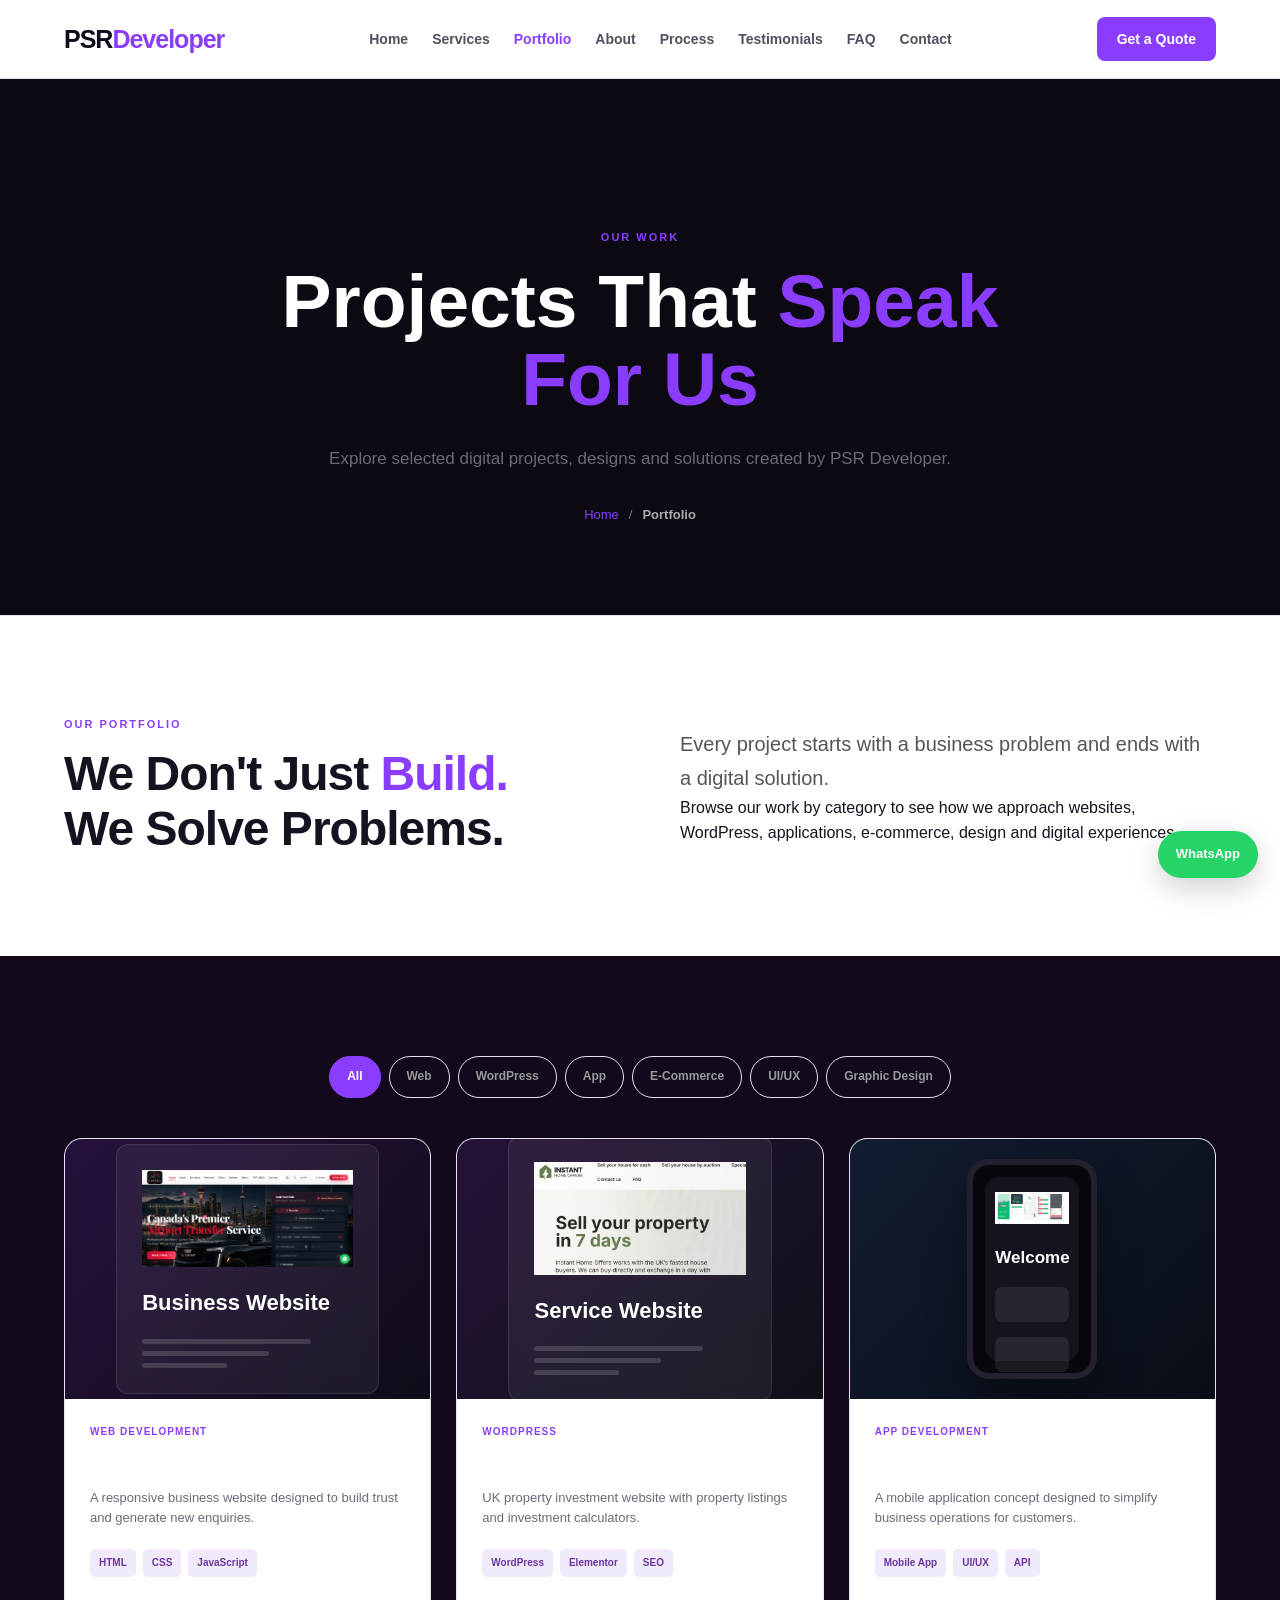
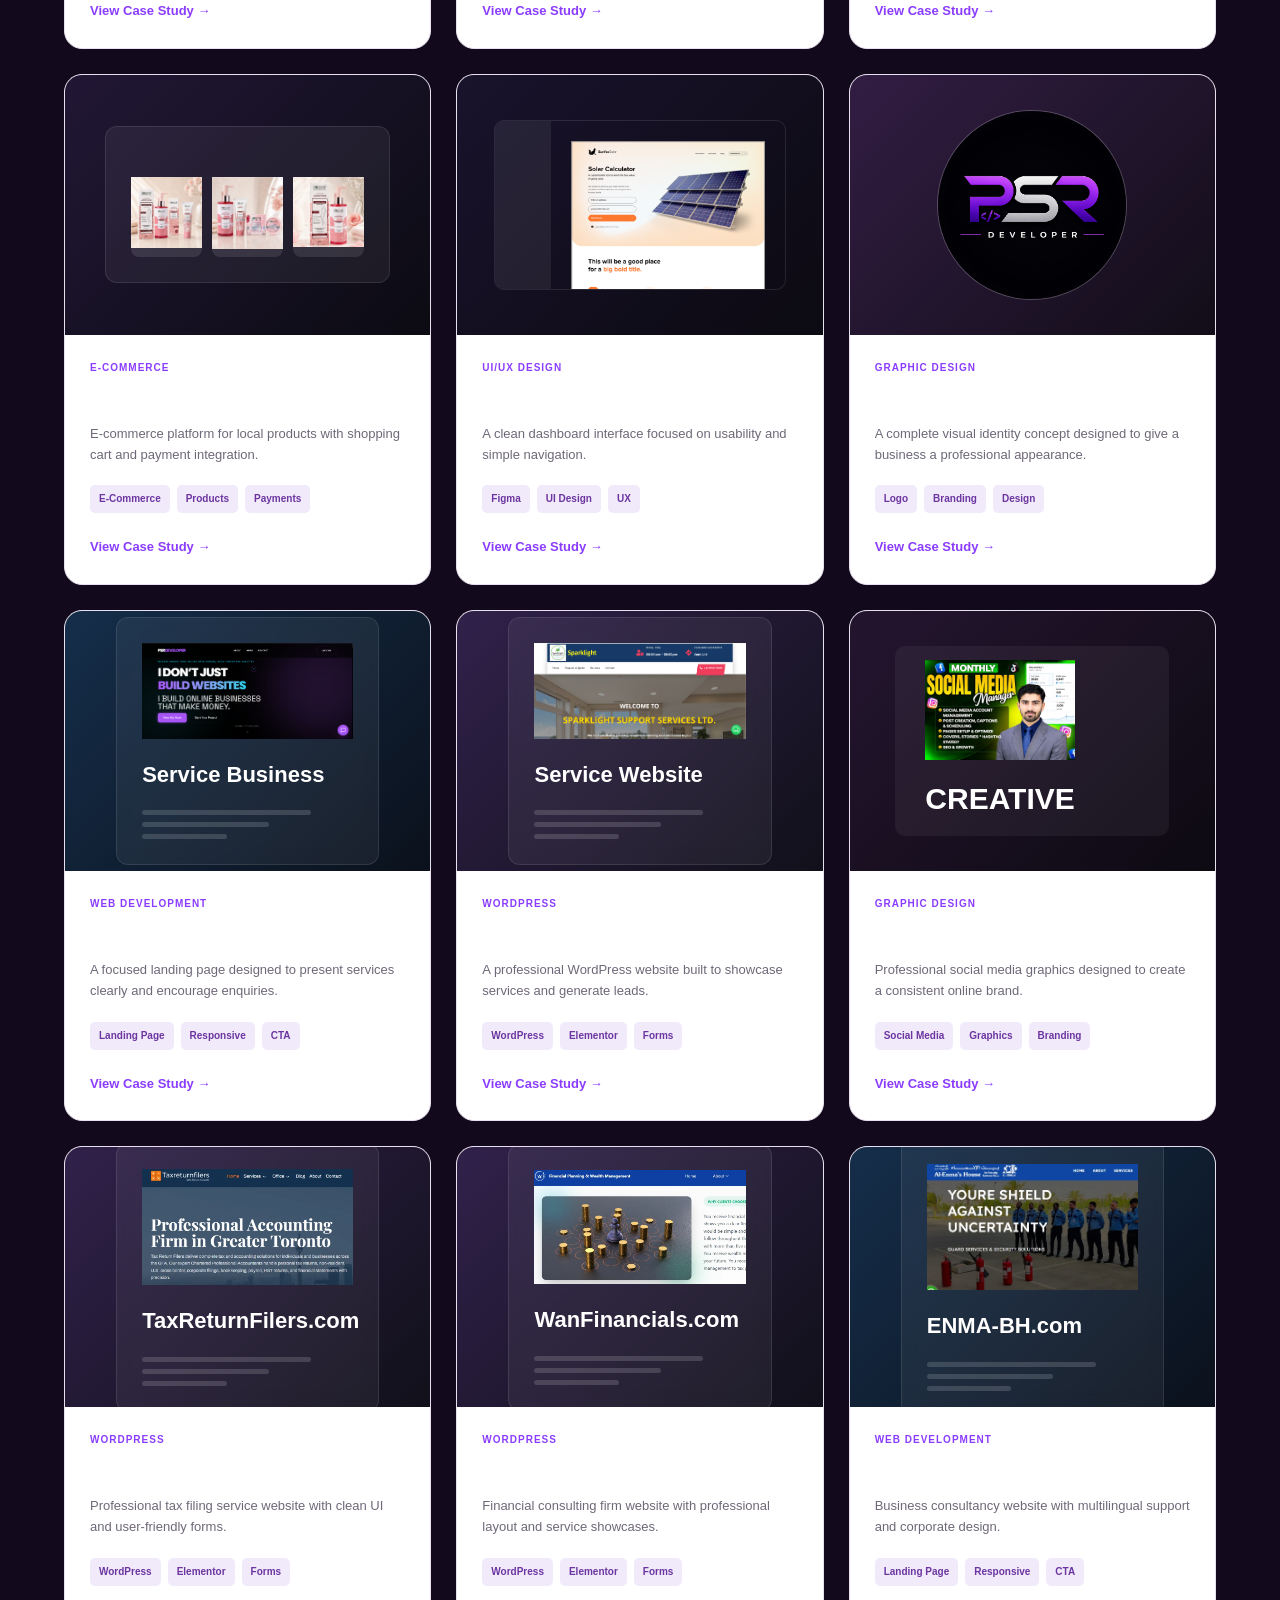
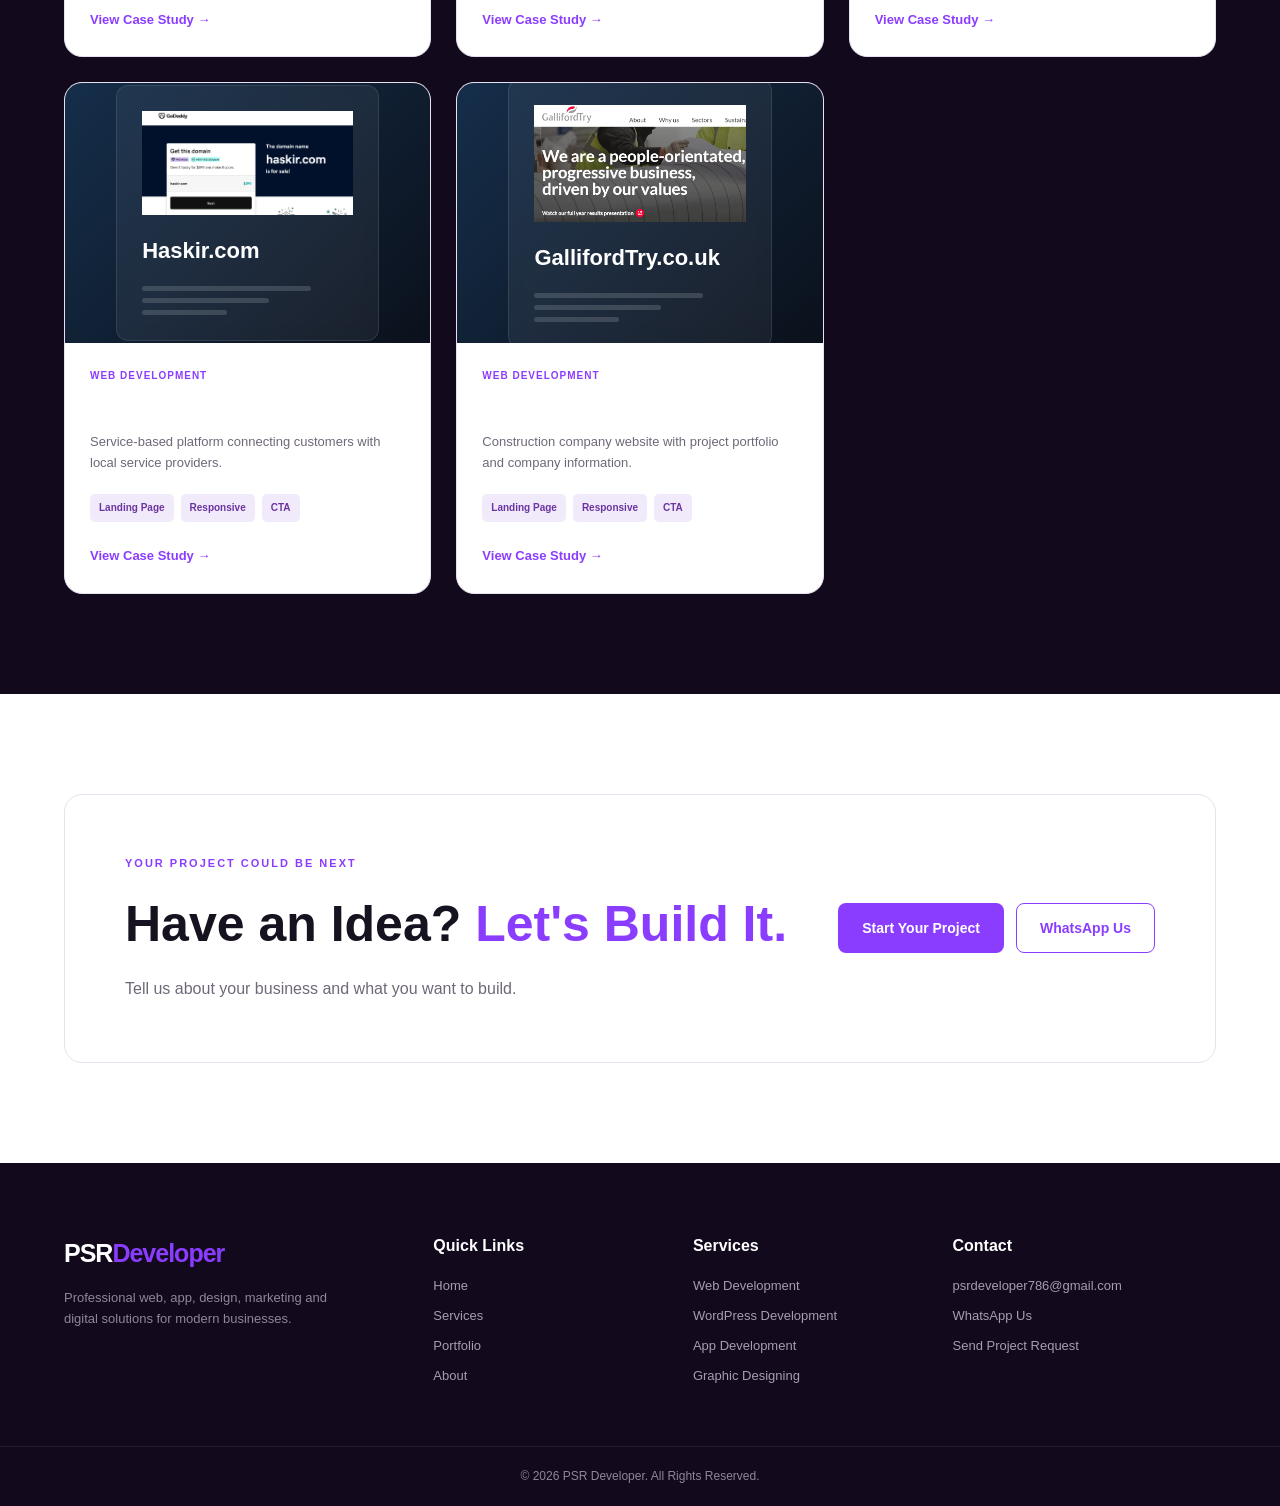
==== commit 9931723a: "Update website" ====
--- a/portfolio.html
+++ b/portfolio.html
@@ -295,7 +295,7 @@
             <!-- =================================================
                  PROJECT 01
             ================================================== -->
-
+<!--webdevelopment -->
             <article class="portfolio-card project-card"
                      data-category="web">
 
@@ -358,7 +358,7 @@
 
 
                     <a href="https://northblackcanada.com/"
-                       class="case-study-link">
+                       class="case-study-link" target="_blank">
 
                         View Case Study →
 
@@ -373,22 +373,24 @@
             <!-- =================================================
                  PROJECT 02
             ================================================== -->
-
+<!-- wordpress  -->
             <article class="portfolio-card project-card"
                      data-category="wordpress">
 
 
                 <div class="portfolio-image project-wordpress">
 
+                   
+
                     <div class="project-preview">
 
                         <span class="preview-label">
-                            WORDPRESS
+                           <img src="assets/images/wordbusiness.webp" alt="">
                         </span>
 
 
                         <h3>
-                            <img src="assets/images/wordbusiness.png" alt="">
+                            Service Website
                         </h3>
 
 
@@ -400,7 +402,9 @@
 
                         </div>
 
-                    </div>
+                    
+
+                </div>
 
                 </div>
 
@@ -419,9 +423,8 @@
 
                     <p>
 
-                        A clean WordPress website
-                        created for a professional
-                        business presence.
+                       UK property investment website with property listings
+                        and investment calculators.
 
                     </p>
 
@@ -436,7 +439,7 @@
 
 
                     <a href="https://instanthomeoffers.co.uk/"
-                       class="case-study-link">
+                       class="case-study-link" target="_blank">
 
                         View Case Study →
 
@@ -451,7 +454,7 @@
             <!-- =================================================
                  PROJECT 03
             ================================================== -->
-
+<!-- appdevelopment  -->
             <article class="portfolio-card project-card"
                      data-category="app">
 
@@ -514,7 +517,7 @@
 
 
                     <a href="https://play.google.com/store/apps/details?id=com.kibrann.goride.nontaxidriverapp"
-                       class="case-study-link">
+                       class="case-study-link" target="_blank">
 
                         View Case Study →
 
@@ -529,7 +532,7 @@
             <!-- =================================================
                  PROJECT 04
             ================================================== -->
-
+<!-- e-comerance -->
             <article class="portfolio-card project-card"
                      data-category="ecommerce">
 
@@ -538,9 +541,7 @@
 
                     <div class="store-preview">
 
-                        <span>
-                            ONLINE STORE
-                        </span>
+                       
 
 
                         <div class="product-row">
@@ -550,7 +551,7 @@
                             <div> <img src="assets/images/imgwp3.png" alt=""> </div>
 
                         </div>
-
+ 
                     </div>
 
                 </div>
@@ -570,9 +571,8 @@
 
                     <p>
 
-                        A modern e-commerce experience
-                        designed for product discovery
-                        and online sales.
+                        E-commerce platform for local products with shopping cart and 
+                        payment integration.
 
                     </p>
 
@@ -586,8 +586,8 @@
                     </div>
 
 
-                    <a href="#"
-                       class="case-study-link">
+                    <a href="https://www.hamme.com.pk/"
+                       class="case-study-link" target="_blank" >
 
                         View Case Study →
 
@@ -602,7 +602,7 @@
             <!-- =================================================
                  PROJECT 05
             ================================================== -->
-
+<!-- uiux  -->
             <article class="portfolio-card project-card"
                      data-category="uiux">
 
@@ -656,7 +656,7 @@
 
 
                     <a href="https://www.figma.com/design/lv2cSn31u2CkvpZlw7uoor/Sunfox-Solar?node-id=0-1&p=f"
-                       class="case-study-link">
+                       class="case-study-link" target="_blank">
 
                         View Case Study →
 
@@ -671,7 +671,7 @@
             <!-- =================================================
                  PROJECT 06
             ================================================== -->
-
+<!-- graphicdesigner  -->
             <article class="portfolio-card project-card"
                      data-category="graphic">
 
@@ -733,7 +733,7 @@
             <!-- =================================================
                  PROJECT 07
             ================================================== -->
-
+<!-- webdevelopment  -->
             <article class="portfolio-card project-card"
                      data-category="web">
 
@@ -796,7 +796,7 @@
 
 
                     <a href="https://psr-developer.vercel.app/"
-                       class="case-study-link">
+                       class="case-study-link" target="_blank">
 
                         View Case Study →
 
@@ -811,7 +811,7 @@
             <!-- =================================================
                  PROJECT 08
             ================================================== -->
-
+<!-- wordpress  -->
             <article class="portfolio-card project-card"
                      data-category="wordpress">
 
@@ -874,7 +874,7 @@
 
 
                     <a href="https://sparklightsupport.co.uk/"
-                       class="case-study-link">
+                       class="case-study-link" target="_blank">
 
                         View Case Study →
 
@@ -889,7 +889,7 @@
             <!-- =================================================
                  PROJECT 09
             ================================================== -->
-
+<!-- graphic design  -->
             <article class="portfolio-card project-card"
                      data-category="graphic">
 
@@ -945,7 +945,7 @@
 
 
                     <a href="https://www.facebook.com/PSRDeveloper"
-                       class="case-study-link">
+                       class="case-study-link" target="_blank">
 
                         View Case Study →
 
@@ -954,8 +954,378 @@
                 </div>
 
             </article>
-
-
+              <!-- =================================================
+                 PROJECT 10
+            ================================================== -->
+<!-- wordpress  -->
+            <article class="portfolio-card project-card"
+                     data-category="wordpress">
+
+
+                <div class="portfolio-image project-wordpress-two">
+
+                    <div class="project-preview">
+
+                        <span class="preview-label">
+                           <img src="assets/images/wp1.png" alt="">
+                        </span>
+
+
+                        <h3>
+                            TaxReturnFilers.com
+                        </h3>
+
+
+                        <div class="preview-lines">
+
+                            <span></span>
+                            <span></span>
+                            <span></span>
+
+                        </div>
+
+                    </div>
+
+                </div>
+
+
+                <div class="portfolio-info">
+
+                    <div class="portfolio-category">
+                        WORDPRESS
+                    </div>
+
+
+                    <h3>
+                        Service Provider Website
+                    </h3>
+
+
+                    <p>
+
+                    Professional tax filing service website with clean UI 
+                    and user-friendly forms.
+
+                    </p>
+
+
+                    <div class="project-tags">
+
+                        <span>WordPress</span>
+                        <span>Elementor</span>
+                        <span>Forms</span>
+
+                    </div>
+
+
+                    <a href="https://taxreturnfilers.com/"
+                       class="case-study-link" target="_blank">
+
+                        View Case Study →
+
+                    </a>
+
+                </div>
+
+            </article>
+                  <!-- =================================================
+                 PROJECT 11
+            ================================================== -->
+<!-- wordpress  -->
+            <article class="portfolio-card project-card"
+                     data-category="wordpress">
+
+
+                <div class="portfolio-image project-wordpress-two">
+
+                    <div class="project-preview">
+
+                        <span class="preview-label">
+                           <img src="assets/images/wp2.png" alt="">
+                        </span>
+
+
+                        <h3>
+                           WanFinancials.com
+                        </h3>
+
+
+                        <div class="preview-lines">
+
+                            <span></span>
+                            <span></span>
+                            <span></span>
+
+                        </div>
+
+                    </div>
+
+                </div>
+
+
+                <div class="portfolio-info">
+
+                    <div class="portfolio-category">
+                        WORDPRESS
+                    </div>
+
+
+                    <h3>
+                        Service Provider Website
+                    </h3>
+
+
+                    <p>
+
+                   Financial consulting firm website with professional layout 
+                   and service showcases.
+                    </p>
+
+
+                    <div class="project-tags">
+
+                        <span>WordPress</span>
+                        <span>Elementor</span>
+                        <span>Forms</span>
+
+                    </div>
+
+
+                    <a href="https://wanvorawealth.com/"
+                       class="case-study-link" target="_blank">
+
+                        View Case Study →
+
+                    </a>
+
+                </div>
+
+            </article>
+
+              <!-- =================================================
+                 PROJECT 12
+            ================================================== -->
+<!-- webdevelopment  -->
+            <article class="portfolio-card project-card"
+                     data-category="web">
+
+
+                <div class="portfolio-image project-web-two">
+
+                    <div class="project-preview">
+
+                        <span class="preview-label">
+                          <img src="assets/images/web1.png" alt="">
+                        </span>
+
+
+                        <h3>
+                           ENMA-BH.com
+                        </h3>
+
+
+                        <div class="preview-lines">
+
+                            <span></span>
+                            <span></span>
+                            <span></span>
+
+                        </div>
+
+                    </div>
+
+                </div>
+
+
+                <div class="portfolio-info">
+
+                    <div class="portfolio-category">
+                        WEB DEVELOPMENT
+                    </div>
+
+
+                    <h3>
+                        High-Converting Landing Page
+                    </h3>
+
+
+                    <p>
+
+                       Business consultancy website with multilingual support and
+                        corporate design.
+
+                    </p>
+
+
+                    <div class="project-tags">
+
+                        <span>Landing Page</span>
+                        <span>Responsive</span>
+                        <span>CTA</span>
+
+                    </div>
+
+
+                    <a href="https://www.enma-bh.com/"
+                       class="case-study-link" target="_blank">
+
+                        View Case Study →
+
+                    </a>
+
+                </div>
+
+            </article>
+
+  <!-- =================================================
+                 PROJECT 13
+            ================================================== -->
+<!-- webdevelopment  -->
+            <article class="portfolio-card project-card"
+                     data-category="web">
+
+
+                <div class="portfolio-image project-web-two">
+
+                    <div class="project-preview">
+
+                        <span class="preview-label">
+                          <img src="assets/images/web2.png" alt="">
+                        </span>
+
+
+                        <h3>
+                           Haskir.com
+                        </h3>
+
+
+                        <div class="preview-lines">
+
+                            <span></span>
+                            <span></span>
+                            <span></span>
+
+                        </div>
+
+                    </div>
+
+                </div>
+
+
+                <div class="portfolio-info">
+
+                    <div class="portfolio-category">
+                        WEB DEVELOPMENT
+                    </div>
+
+
+                    <h3>
+                        High-Converting Landing Page
+                    </h3>
+
+
+                    <p>
+
+                       Service-based platform connecting customers with local
+                        service providers.
+
+                    </p>
+
+
+                    <div class="project-tags">
+
+                        <span>Landing Page</span>
+                        <span>Responsive</span>
+                        <span>CTA</span>
+
+                    </div>
+
+
+                    <a href="https://www.haskir.com"
+                       class="case-study-link" target="_blank">
+
+                        View Case Study →
+
+                    </a>
+
+                </div>
+
+            </article>
+
+             <!-- =================================================
+                 PROJECT 14
+            ================================================== -->
+<!-- webdevelopment  -->
+            <article class="portfolio-card project-card"
+                     data-category="web">
+
+
+                <div class="portfolio-image project-web-two">
+
+                    <div class="project-preview">
+
+                        <span class="preview-label">
+                          <img src="assets/images/web3.png" alt="">
+                        </span>
+
+
+                        <h3>
+GallifordTry.co.uk
+                        </h3>
+
+
+                        <div class="preview-lines">
+
+                            <span></span>
+                            <span></span>
+                            <span></span>
+
+                        </div>
+
+                    </div>
+
+                </div>
+
+
+                <div class="portfolio-info">
+
+                    <div class="portfolio-category">
+                        WEB DEVELOPMENT
+                    </div>
+
+
+                    <h3>
+                        High-Converting Landing Page
+                    </h3>
+
+
+                    <p>
+
+                       Construction company website with project
+                        portfolio and company information.
+
+                    </p>
+
+
+                    <div class="project-tags">
+
+                        <span>Landing Page</span>
+                        <span>Responsive</span>
+                        <span>CTA</span>
+
+                    </div>
+
+
+                    <a href="https://www.gallifordtry.co.uk/"
+                       class="case-study-link" target="_blank">
+
+                        View Case Study →
+
+                    </a>
+
+                </div>
+
+            </article>
         </div>
 
 
--- a/css/style.css
+++ b/css/style.css
@@ -4809,4 +4809,114 @@
         font-size: 12px;
     }
 
-}+}
+/* =====================================================
+   PORTFOLIO FILTER
+===================================================== */
+
+.portfolio-filters {
+
+    display: flex;
+
+    justify-content: center;
+
+    align-items: center;
+
+    gap: 8px;
+
+    flex-wrap: wrap;
+
+    margin-bottom: 40px;
+
+}
+
+
+.filter-btn {
+
+    border: 1px solid var(--border);
+
+    background: transparent;
+
+    color: #999;
+
+    padding: 10px 17px;
+
+    border-radius: 30px;
+
+    cursor: pointer;
+
+    font-family: inherit;
+
+    font-size: 12px;
+
+    font-weight: 600;
+
+    transition: .3s ease;
+
+}
+
+
+.filter-btn:hover {
+
+    color: white;
+
+    border-color: var(--primary);
+
+}
+
+
+.filter-btn.active {
+
+    background: var(--primary);
+
+    color: white;
+
+    border-color: var(--primary);
+
+}
+
+
+/* Portfolio cards */
+
+.portfolio-card {
+
+    transition:
+        opacity .3s ease,
+        transform .3s ease;
+
+}
+
+
+.portfolio-card.show {
+
+    opacity: 1;
+
+    transform: translateY(0);
+
+}
+
+
+/* Mobile */
+
+@media (max-width: 600px) {
+
+    .portfolio-filters {
+
+        justify-content: flex-start;
+
+        gap: 7px;
+
+        margin-bottom: 30px;
+
+    }
+
+
+    .filter-btn {
+
+        padding: 9px 13px;
+
+        font-size: 11px;
+
+    }
+
+}
